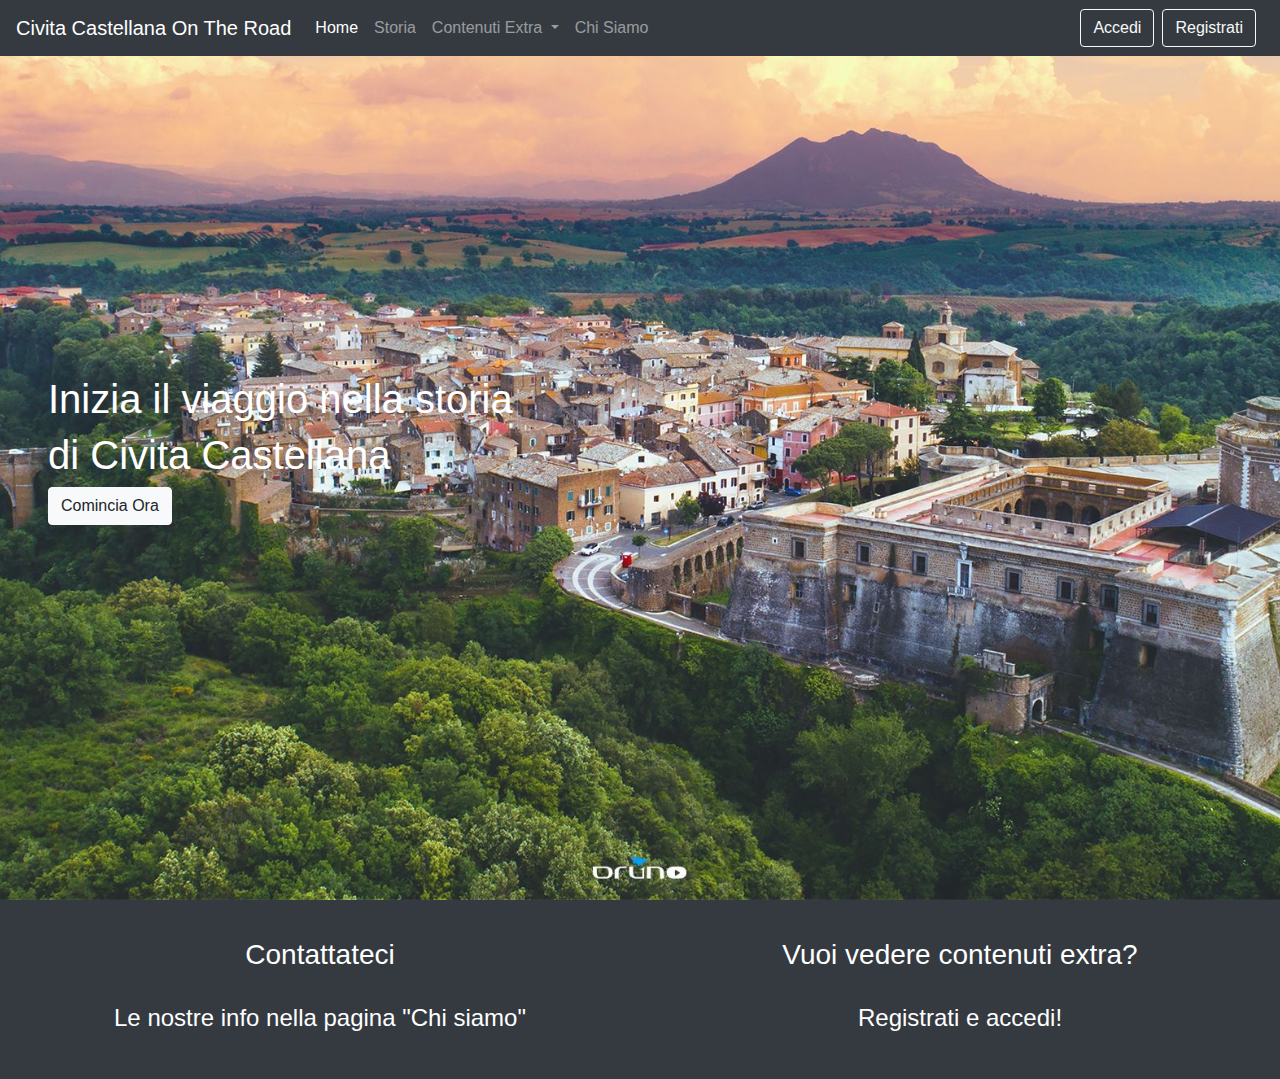
==== index.html @ 1dab23f0 "Creata la pagina index e il file style" ====
<!DOCTYPE html>
<html lang="en">
<head>
    <meta charset="UTF-8">
    <meta name="viewport" content="width=device-width, initial-scale=1.0">
    <title>Civita Castellana On The Road</title>
    <link rel="stylesheet" href="css/bootstrap.min.css">
    <link rel="stylesheet" type="text/css" href="style.css">
</head>
<body>
  <!--Inizio Navbar-->
  <nav class="navbar navbar-expand-lg navbar-dark bg-dark fixed-top">
    <a class="navbar-brand mb-0 h1">Civita Castellana On The Road</a>
    <button class="navbar-toggler" type="button" data-toggle="collapse" data-target="#navbarSupportedContent" aria-controls="navbarSupportedContent" aria-expanded="false" aria-label="Toggle navigation">
      <span class="navbar-toggler-icon"></span>
    </button>
  
    <div class="collapse navbar-collapse" id="navbarSupportedContent">
      <ul class="navbar-nav mr-auto">
        <li class="nav-item active">
          <a class="nav-link" href="#">Home <span class="sr-only">(current)</span></a>
        </li>
        <li class="nav-item">
          <a class="nav-link" href="#">Storia</a>
        </li>
        <li class="nav-item dropdown">
          <a class="nav-link dropdown-toggle" href="#" id="navbarDropdown" role="button" data-toggle="dropdown" aria-haspopup="true" aria-expanded="false">
            Contenuti Extra
          </a>
          <div class="dropdown-menu" aria-labelledby="navbarDropdown">
            <a class="dropdown-item" href="#">Il Carnevale </a>
            <div class="dropdown-divider"></div>
            <a class="dropdown-item" href="#">Il Duomo</a>
            <div class="dropdown-divider"></div>
            <a class="dropdown-item" href="#">Forte San Gallo</a>
            <div class="dropdown-divider"></div>
            <a class="dropdown-item" href="#">I nostri piatti</a>
          </div>
        </li>
        <li class="nav-item">
          <a class="nav-link" href="#">Chi Siamo</a>
        </li>        
      </ul>
      <ul class="navbar-nav ml-auto">
        <button type="button" class="btn btn btn-outline-light  mr-sm-2" href="#">Accedi</button>
        <button type="button" class="btn btn btn-outline-light  mr-sm-2" href="#">Registrati</button>
      </ul>
    </div>
  </nav>
  <!--Sfondo con scritte-->
  <div class="imgsfondo">
    <div class="miotesto" style="padding:48px">
      <h1>Inizia il viaggio nella storia</h1>
      <h1>di Civita Castellana</h1>
      <button type="button" class="btn btn-light">Comincia Ora</button>
    </div>
  </div>
  <!--Fine Sfondo-->
  <!--Inizio Footer-->
  <footer class="container-fluid text-center">
    <div class="row">
      <div class="col-sm-6">
       <h3>Contattateci</h3><br>
       <h4>Le nostre info nella pagina "Chi siamo"</h4>
      </div>
      <div class="col-sm-6">
        <h3>Vuoi vedere contenuti extra?</h3><br>
        <h4>Registrati e accedi!</h4>
      </div>
    </div>
  </footer>
 
    
    
    
    <script src="https://ajax.googleapis.com/ajax/libs/jquery/1.12.4/jquery.min.js"></script>
    <script src="js/bootstrap.min.js"></script>
</body>
</html>
---- style.css ----
body,html{
    height:100%;
    width: 100%;
    margin:0;
    padding:0;
}
.imgsfondo{
    background-image: url(img/civita.jpg);
    display: table;
    background-size:cover;
    background-position:center center;
    background-repeat: no-repeat;
    position: relative;
    height:100%;
    width:100%;
    
}
.miotesto{
    position:absolute;
    top:50%;
    left:0%;
    transform:translate(0%,-50%);
    -ms-transform:translate(-0%,-50%);
 
}
.miotesto h1{
    color:white;
}
footer{
  width: 100%;
  background-color: #343a40!important;
  padding:3% 3% 3% 3%;
  color:white;
}
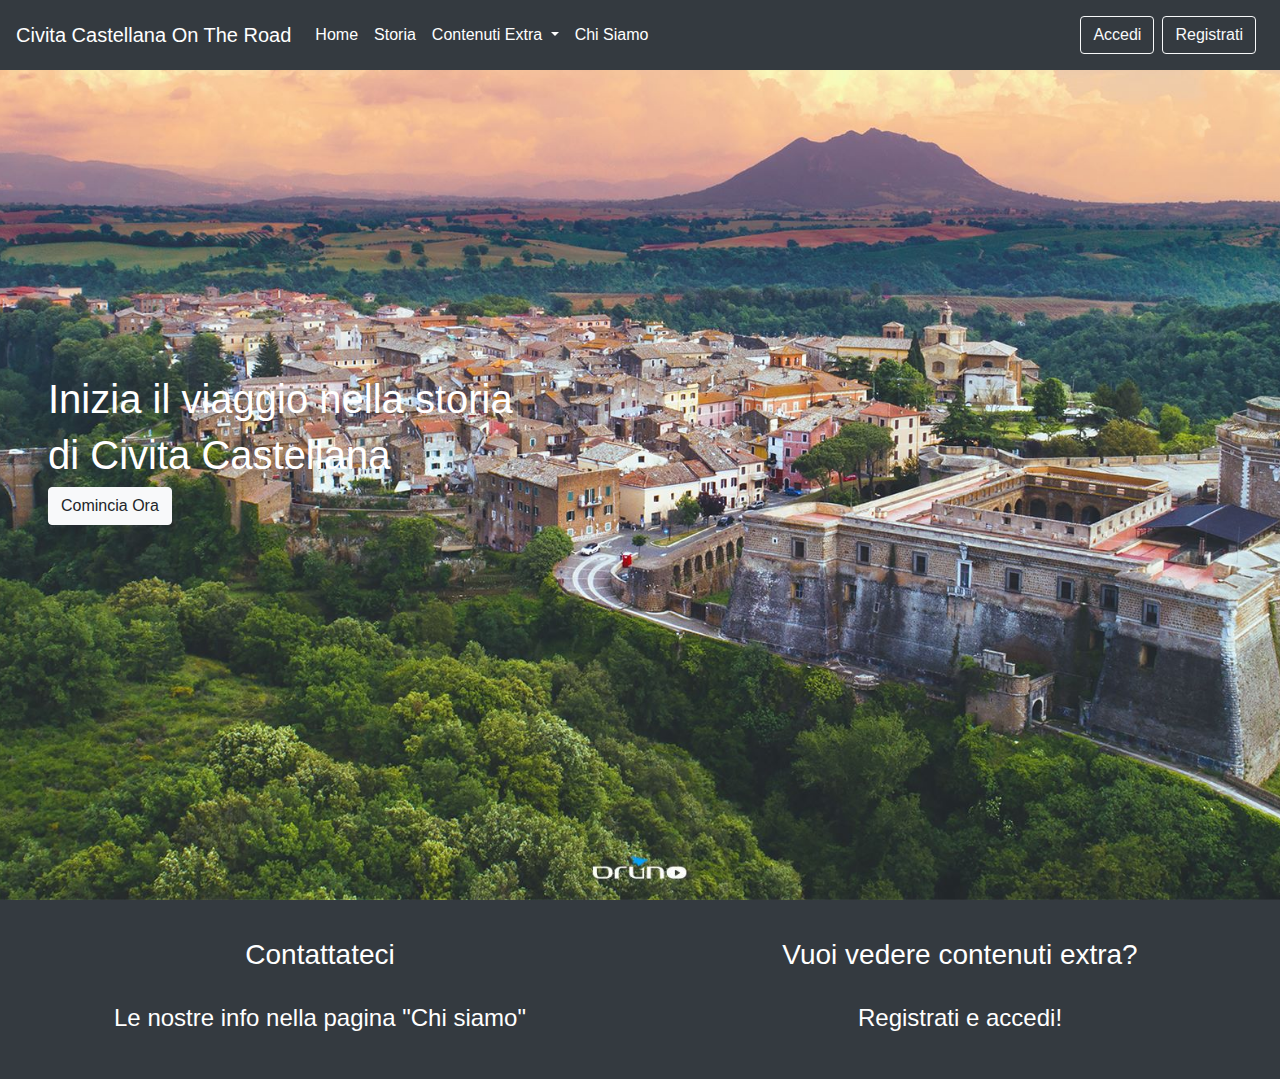
==== commit 97e1b226: "Aggiornati navbar e footer" ====
--- a/index.html
+++ b/index.html
@@ -42,11 +42,13 @@
         </li>        
       </ul>
       <ul class="navbar-nav ml-auto">
-        <button type="button" class="btn btn btn-outline-light  mr-sm-2" href="#">Accedi</button>
-        <button type="button" class="btn btn btn-outline-light  mr-sm-2" href="#">Registrati</button>
+        <button type="button" class="btn btn btn-outline-light  my-2 mr-sm-2" href="#">Accedi</button>
+        <button type="button" class="btn btn btn-outline-light  my-2 mr-sm-2" href="#">Registrati</button>
       </ul>
     </div>
   </nav>
+  <!--Fine navbar-->
+  
   <!--Sfondo con scritte-->
   <div class="imgsfondo">
     <div class="miotesto" style="padding:48px">
@@ -56,12 +58,13 @@
     </div>
   </div>
   <!--Fine Sfondo-->
+
   <!--Inizio Footer-->
   <footer class="container-fluid text-center">
     <div class="row">
       <div class="col-sm-6">
        <h3>Contattateci</h3><br>
-       <h4>Le nostre info nella pagina "Chi siamo"</h4>
+       <h4>Le nostre info nella pagina "<a href="#">Chi siamo</a>"</h4> 
       </div>
       <div class="col-sm-6">
         <h3>Vuoi vedere contenuti extra?</h3><br>
@@ -69,11 +72,8 @@
       </div>
     </div>
   </footer>
- 
-    
-    
-    
-    <script src="https://ajax.googleapis.com/ajax/libs/jquery/1.12.4/jquery.min.js"></script>
-    <script src="js/bootstrap.min.js"></script>
+  <!--Fine footer-->
+  <script src="https://ajax.googleapis.com/ajax/libs/jquery/1.12.4/jquery.min.js"></script>
+  <script src="js/bootstrap.min.js"></script>
 </body>
 </html>--- a/style.css
+++ b/style.css
@@ -31,4 +31,24 @@
   background-color: #343a40!important;
   padding:3% 3% 3% 3%;
   color:white;
-}+}
+
+footer a:link{
+  color:white;
+  text-decoration: none;
+}      
+footer a:visited {
+  color:white;
+  text-decoration: none;
+}
+footer a:hover {
+  color:red;  
+  text-decoration: none;
+}
+footer a:active {
+  color:white;  
+  text-decoration: none;
+}
+.navbar-dark .navbar-nav .nav-link {
+    color: white;
+}
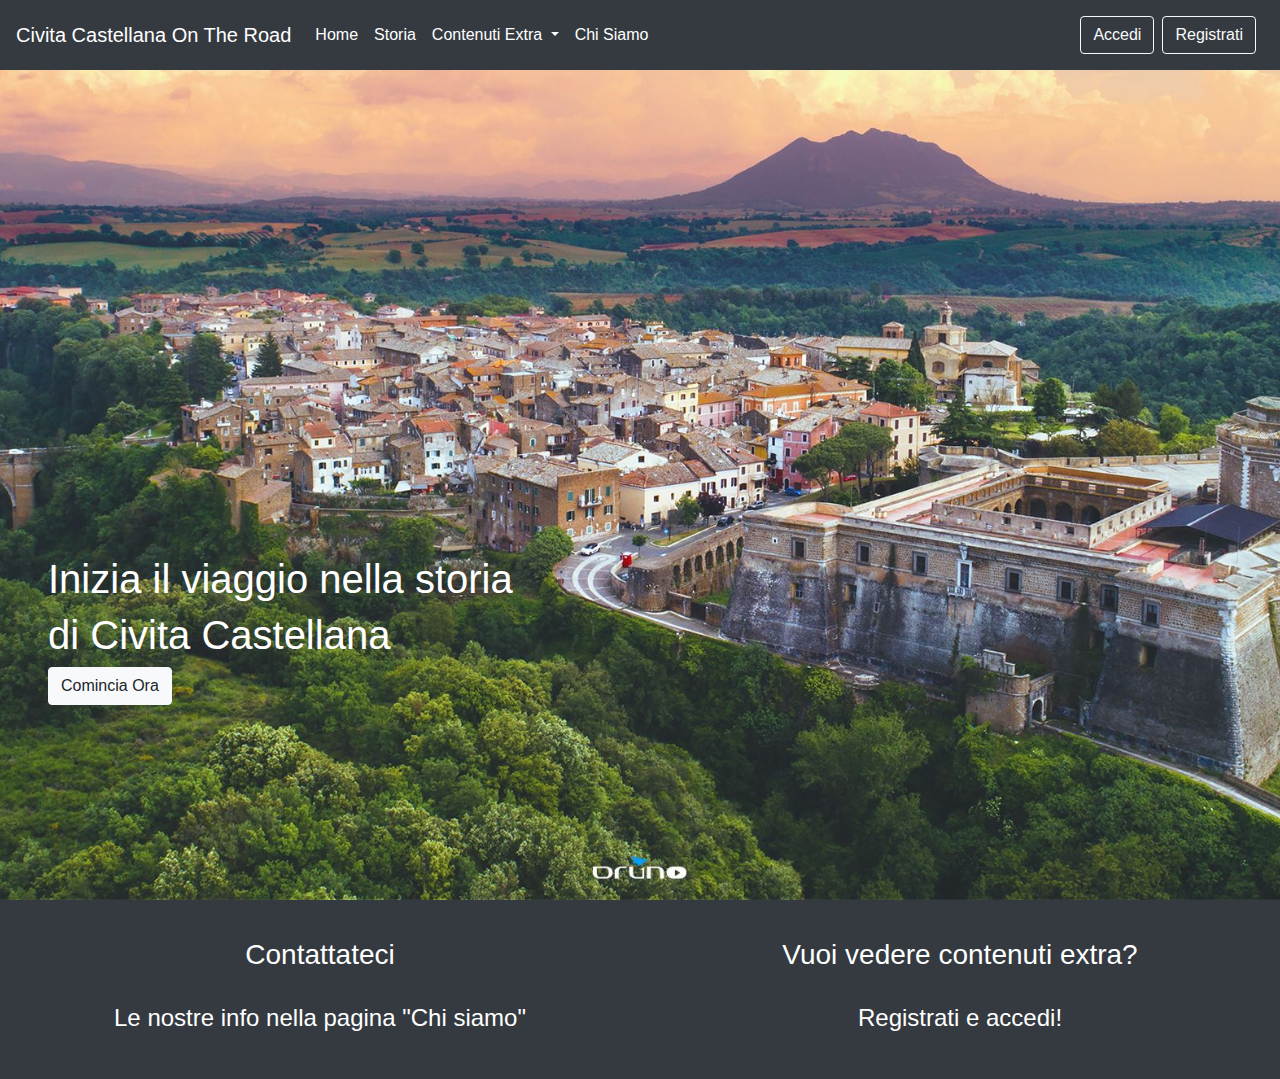
==== commit 51b3230d: "Aggiornato index e style" ====
--- a/index.html
+++ b/index.html
@@ -8,6 +8,7 @@
     <link rel="stylesheet" type="text/css" href="style.css">
 </head>
 <body>
+
   <!--Inizio Navbar-->
   <nav class="navbar navbar-expand-lg navbar-dark bg-dark fixed-top">
     <a class="navbar-brand mb-0 h1">Civita Castellana On The Road</a>
@@ -34,7 +35,7 @@
             <div class="dropdown-divider"></div>
             <a class="dropdown-item" href="#">Forte San Gallo</a>
             <div class="dropdown-divider"></div>
-            <a class="dropdown-item" href="#">I nostri piatti</a>
+            <a class="dropdown-item" href="#">Il ponte clementino</a>
           </div>
         </li>
         <li class="nav-item">
@@ -73,6 +74,7 @@
     </div>
   </footer>
   <!--Fine footer-->
+
   <script src="https://ajax.googleapis.com/ajax/libs/jquery/1.12.4/jquery.min.js"></script>
   <script src="js/bootstrap.min.js"></script>
 </body>
--- a/style.css
+++ b/style.css
@@ -17,12 +17,11 @@
 }
 .miotesto{
     position:absolute;
-    top:50%;
+    top:70%;
     left:0%;
     transform:translate(0%,-50%);
     -ms-transform:translate(-0%,-50%);
- 
-}
+  }
 .miotesto h1{
     color:white;
 }
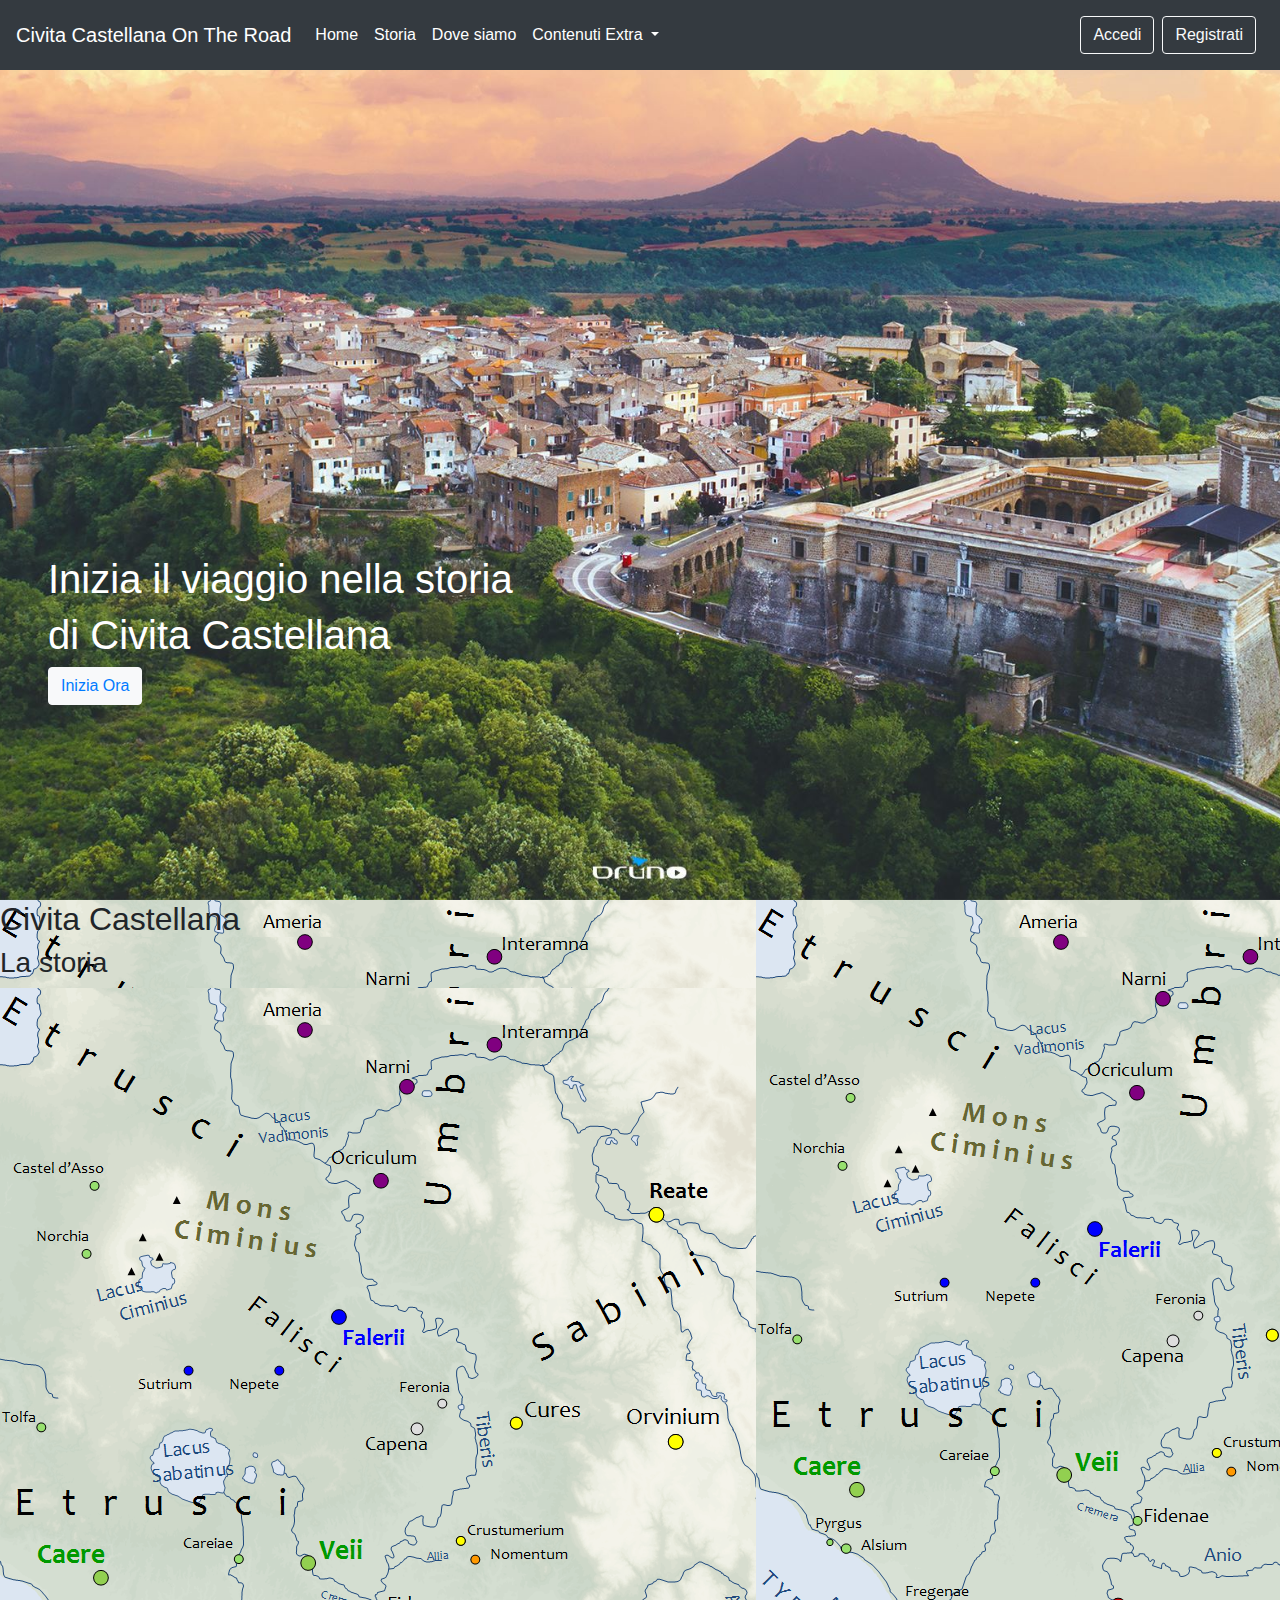
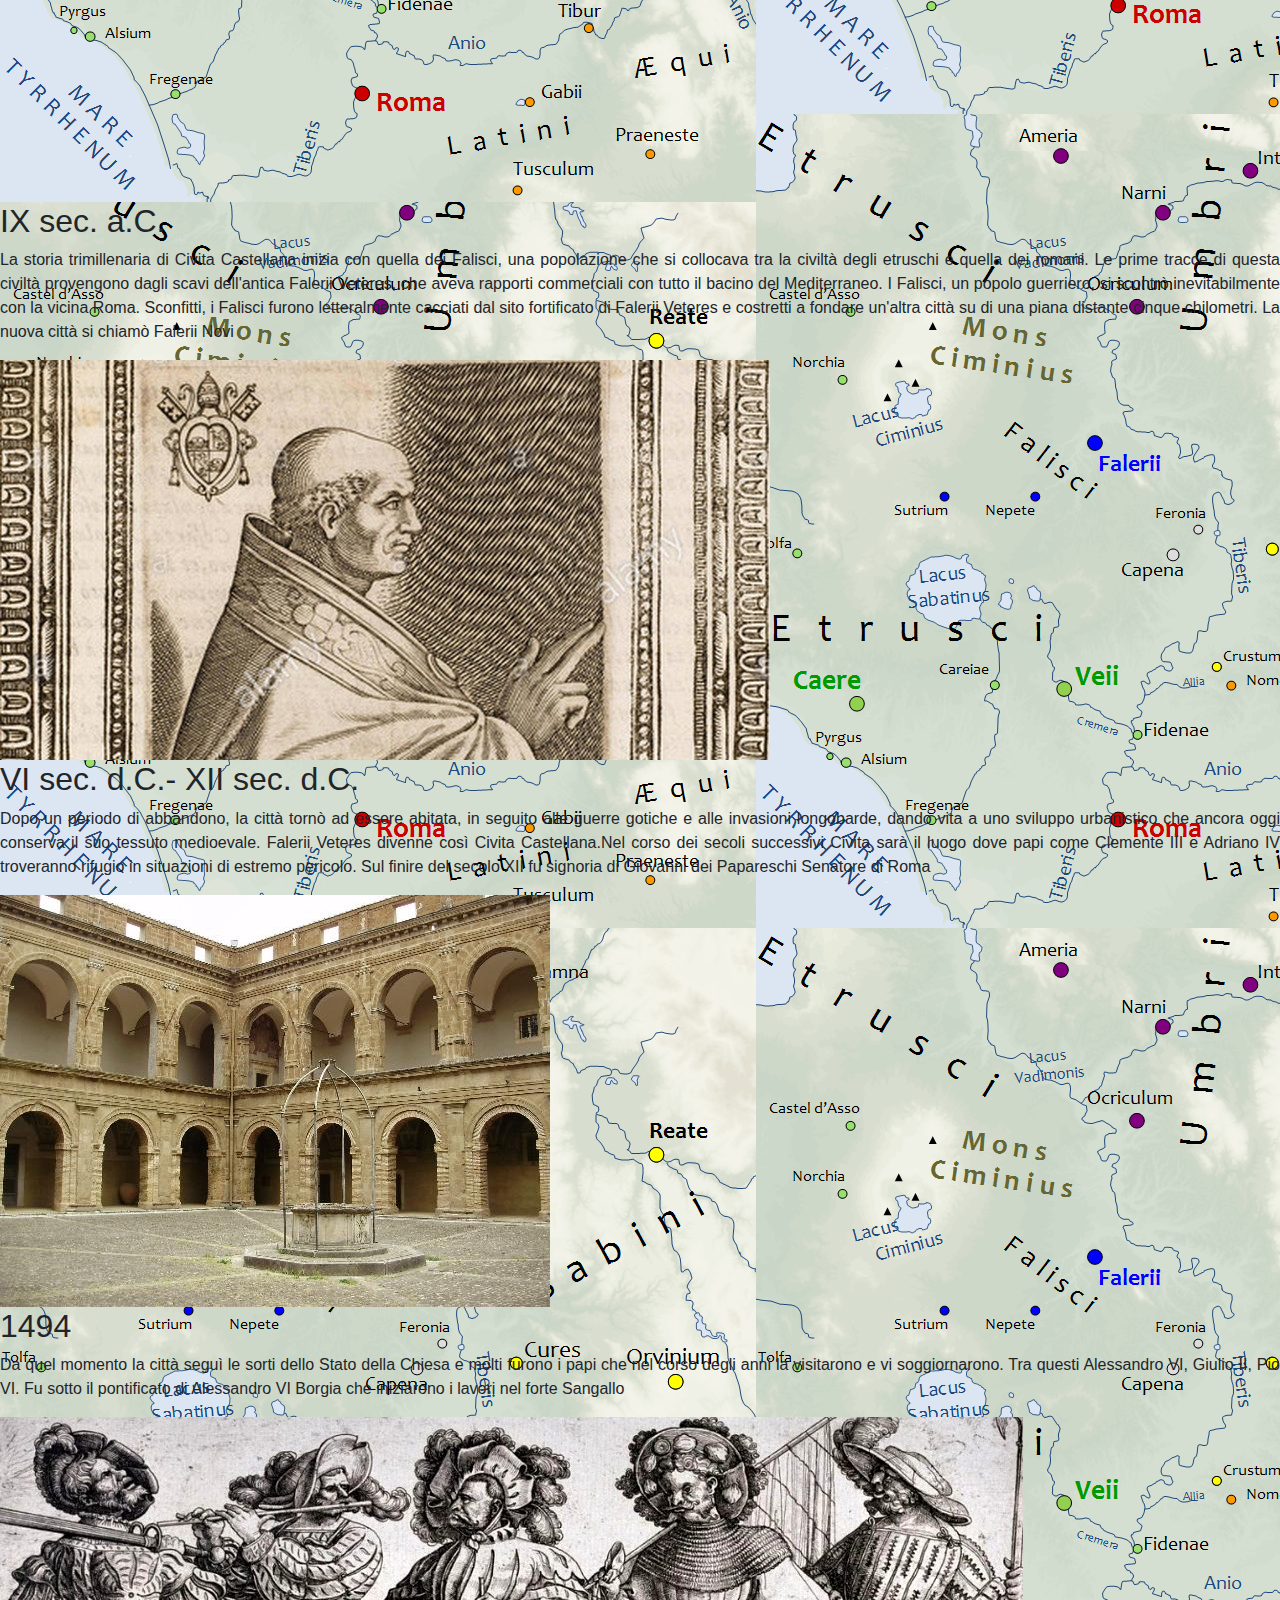
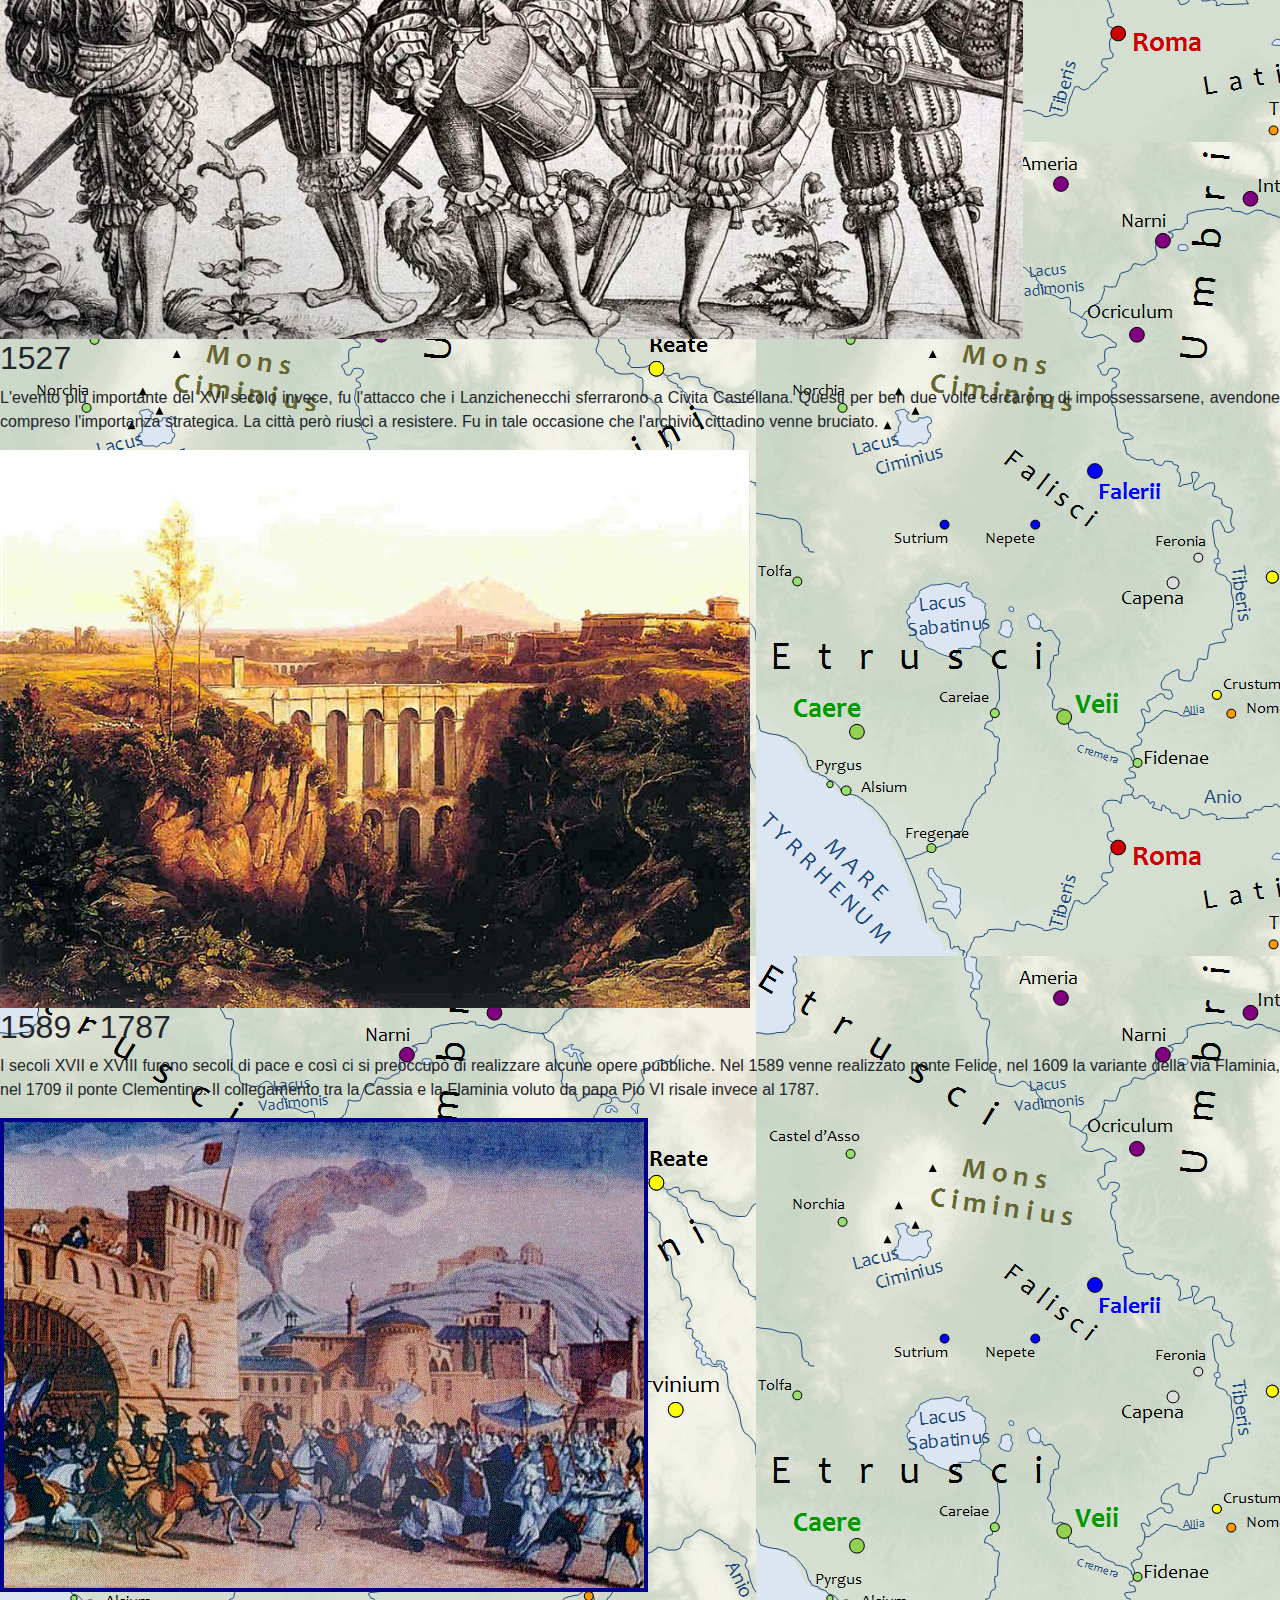
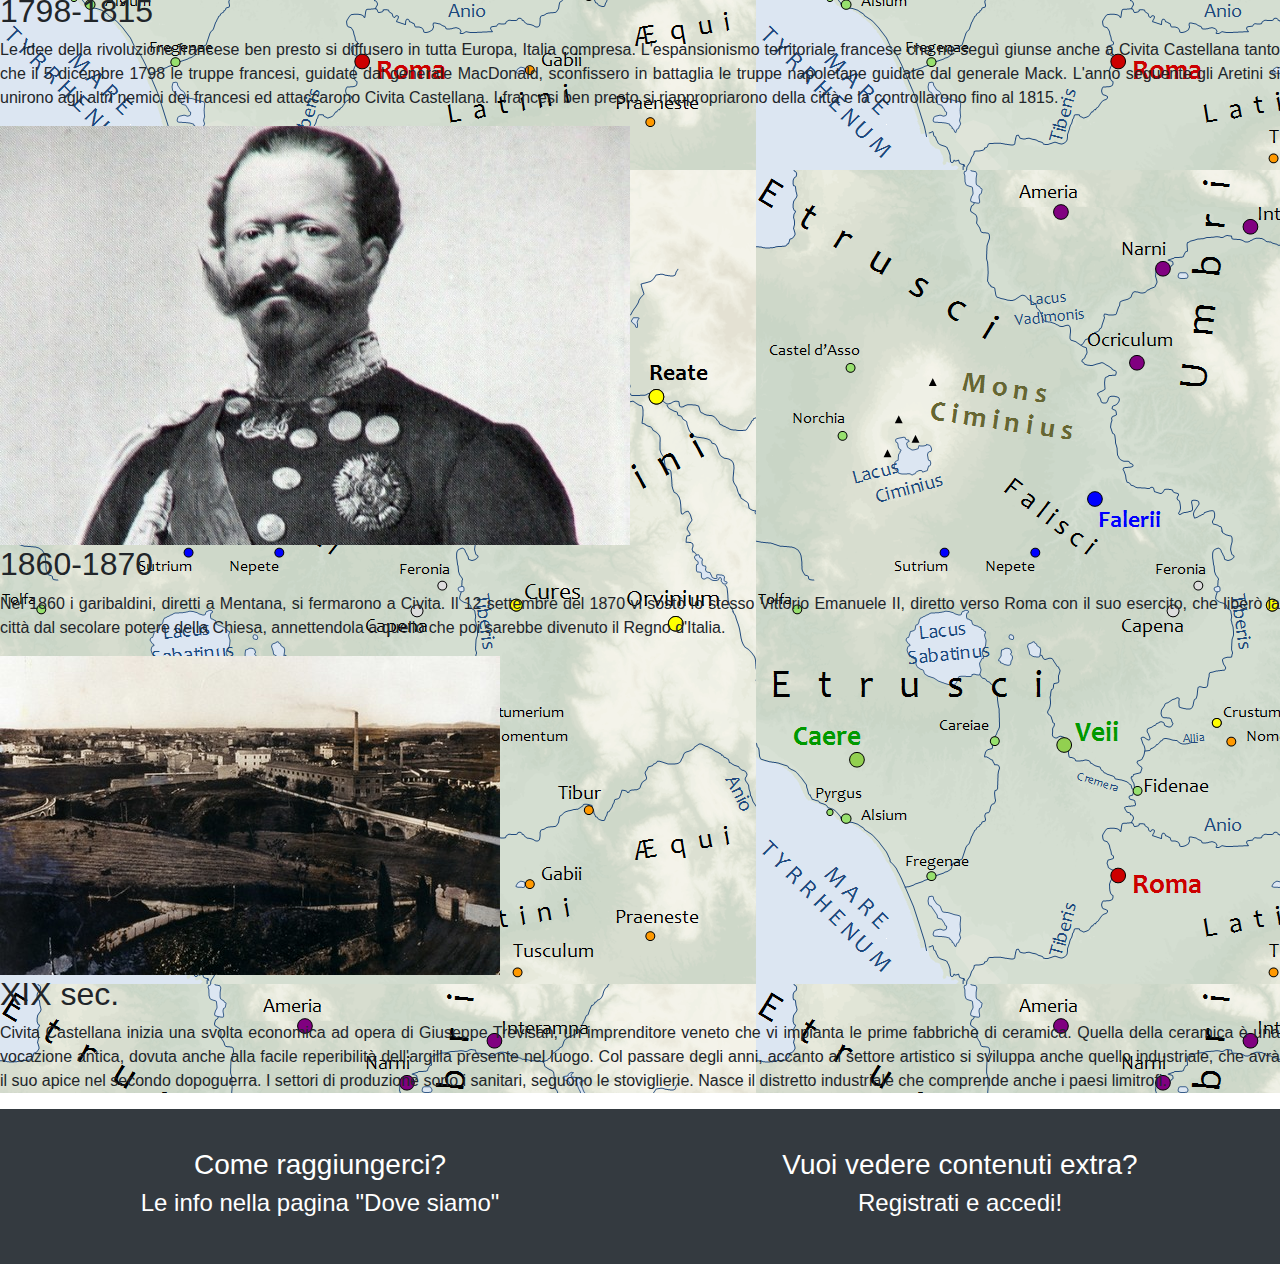
==== commit c2cfd06c: "Aggiornata pagina index" ====
--- a/index.html
+++ b/index.html
@@ -6,8 +6,12 @@
     <title>Civita Castellana On The Road</title>
     <link rel="stylesheet" href="css/bootstrap.min.css">
     <link rel="stylesheet" type="text/css" href="style.css">
+    <!--Api per la timeline-->
+    <link href="https://fonts.googleapis.com/css?family=Oswald&display=swap" rel="stylesheet">
+    <link href="https://fonts.googleapis.com/css?family=Roboto+Condensed:300,300i,400,400i,700i" rel="stylesheet">
+  
 </head>
-<body>
+<body data-spy="scroll" data-target="#navbarSupportedContent">
 
   <!--Inizio Navbar-->
   <nav class="navbar navbar-expand-lg navbar-dark bg-dark fixed-top">
@@ -18,29 +22,29 @@
   
     <div class="collapse navbar-collapse" id="navbarSupportedContent">
       <ul class="navbar-nav mr-auto">
-        <li class="nav-item active">
-          <a class="nav-link" href="#">Home <span class="sr-only">(current)</span></a>
+        <li class="nav-item">
+          <a class="nav-link" href="#image">Home<span class="sr-only">(current)</span></a>
         </li>
         <li class="nav-item">
-          <a class="nav-link" href="#">Storia</a>
+          <a class="nav-link" href="#timeline-1">Storia</a>
         </li>
+        <li class="nav-item">
+          <a class="nav-link" href="dovesiamo.html">Dove siamo</a>
+        </li>         
         <li class="nav-item dropdown">
           <a class="nav-link dropdown-toggle" href="#" id="navbarDropdown" role="button" data-toggle="dropdown" aria-haspopup="true" aria-expanded="false">
             Contenuti Extra
           </a>
           <div class="dropdown-menu" aria-labelledby="navbarDropdown">
-            <a class="dropdown-item" href="#">Il Carnevale </a>
+            <a class="dropdown-item" href="carnevale.html">Il Carnevale </a>
             <div class="dropdown-divider"></div>
-            <a class="dropdown-item" href="#">Il Duomo</a>
+            <a class="dropdown-item" href="duomo.html">Il Duomo</a>
             <div class="dropdown-divider"></div>
-            <a class="dropdown-item" href="#">Forte San Gallo</a>
+            <a class="dropdown-item" href="fortesangallo.html">Forte Sangallo</a>
             <div class="dropdown-divider"></div>
-            <a class="dropdown-item" href="#">Il ponte clementino</a>
+            <a class="dropdown-item" href="ponte.html">Il Ponte Clementino</a>
           </div>
-        </li>
-        <li class="nav-item">
-          <a class="nav-link" href="#">Chi Siamo</a>
-        </li>        
+        </li>       
       </ul>
       <ul class="navbar-nav ml-auto">
         <button type="button" class="btn btn btn-outline-light  my-2 mr-sm-2" href="#">Accedi</button>
@@ -51,31 +55,220 @@
   <!--Fine navbar-->
   
   <!--Sfondo con scritte-->
-  <div class="imgsfondo">
-    <div class="miotesto" style="padding:48px">
+  <div class="imgsfondo" id="image">
+    <div class="miotesto" id="miot" style="padding:48px">
       <h1>Inizia il viaggio nella storia</h1>
       <h1>di Civita Castellana</h1>
-      <button type="button" class="btn btn-light">Comincia Ora</button>
+      <button type="button" class="btn btn-light"><a href="#timeline-1">Inizia Ora</a></button>
     </div>
   </div>
   <!--Fine Sfondo-->
+
+  <!--Inizio Timeline-->
+  <div class="timeline-container" id="timeline-1">
+    <div class="timeline-header">
+     <h2 class="timeline-header__title">Civita Castellana</h2>
+     <h3 class="timeline-header__subtitle">La storia</h3>
+    </div>
+    <div class="timeline">
+      <div class="timeline-item">
+       <div class="timeline__content"><img class="timeline__img" src="img/falisci.png" />
+        <h2 class="timeline__content-title">IX sec. a.C. </h2>
+        <p class="timeline__content-desc" align="justify">La storia trimillenaria di Civita Castellana inizia con quella 
+          dei Falisci, una popolazione che si collocava tra la civiltà degli etruschi e quella dei romani.
+          Le prime tracce di questa civiltà provengono dagli scavi dell'antica Falerii Veteres, 
+          che aveva rapporti commerciali con tutto il bacino del Mediterraneo.
+          I Falisci, un popolo guerriero, si scontrò inevitabilmente con la vicina Roma. 
+          Sconfitti, i Falisci furono letteralmente cacciati dal sito fortificato di Falerii Veteres 
+          e costretti a fondare un'altra città su di una piana distante cinque chilometri. La nuova 
+          città si chiamò Falerii Novi</p>
+       </div>
+      </div>
+      <div class="timeline-item">
+        <div class="timeline__content"><img class="timeline__img" src="img/clemente.jpg"/>
+         <h2 class="timeline__content-title">VI sec. d.C.- XII sec. d.C.</h2>
+         <p class="timeline__content-desc" align="justify">Dopo un periodo di abbandono, la città tornò ad essere 
+           abitata, in seguito alle guerre gotiche e alle invasioni longobarde, dando vita a uno 
+           sviluppo urbanistico che ancora oggi conserva il suo tessuto medioevale. Falerii Veteres 
+           divenne così Civita Castellana.Nel corso dei secoli successivi Civita sarà il luogo dove 
+           papi come Clemente III e Adriano IV troveranno rifugio in situazioni di estremo pericolo.
+           Sul finire del secolo XII fu signoria di Giovanni dei Papareschi Senatore di Roma</p>
+        </div>
+      </div>
+      <div class="timeline-item">
+        <div class="timeline__content"><img class="timeline__img" src="img/fortesangallom.jpg"/>
+          <h2 class="timeline__content-title">1494</h2>
+          <p class="timeline__content-desc" align="justify">Da quel momento la città seguì le sorti dello Stato della 
+            Chiesa e molti furono i papi che nel corso degli anni la visitarono e vi soggiornarono. 
+            Tra questi Alessandro VI, Giulio II, Pio VI. Fu sotto il pontificato di Alessandro VI 
+            Borgia che iniziarono i lavori nel forte Sangallo</p>
+        </div>
+      </div>
+      <div class="timeline-item">
+        <div class="timeline__content"><img class="timeline__img" src="img/lanzichenecchi.jpg"/>
+         <h2 class="timeline__content-title">1527</h2>
+         <p class="timeline__content-desc" align="justify">L'evento più importante del XVI secolo invece, fu l'attacco 
+           che i Lanzichenecchi sferrarono a Civita Castellana. Questi per ben due volte 
+           cercarono di impossessarsene, avendone compreso l'importanza strategica. La città però 
+           riuscì a resistere. Fu in tale occasione che l'archivio cittadino venne bruciato.</p>
+        </div>
+      </div>
+      <div class="timeline-item">
+        <div class="timeline__content"><img class="timeline__img" src="img/ponteclementinom.jpg"/>
+         <h2 class="timeline__content-title">1589 - 1787</h2>
+         <p class="timeline__content-desc" align="justify">I secoli XVII e XVIII furono secoli di pace e così ci si 
+           preoccupò di realizzare alcune opere pubbliche. Nel 1589 venne realizzato ponte Felice, 
+           nel 1609 la variante della via Flaminia, nel 1709 il ponte Clementino. Il collegamento tra 
+           la Cassia e la Flaminia voluto da papa Pio VI risale invece al 1787.</p>
+        </div>
+      </div>
+      <div class="timeline-item">
+        <div class="timeline__content"><img class="timeline__img" src="img/battaglia.png"/>
+         <h2 class="timeline__content-title">1798-1815</h2>
+         <p class="timeline__content-desc" align="justify">Le idee della rivoluzione francese ben presto si diffusero in 
+           tutta Europa, Italia compresa. L'espansionismo territoriale francese che ne seguì giunse anche 
+           a Civita Castellana tanto che il 5 dicembre 1798 le truppe francesi, guidate dal generale 
+           MacDonald, sconfissero in battaglia le truppe napoletane guidate dal generale Mack. L'anno 
+           seguente gli Aretini si unirono agli altri nemici dei francesi ed attaccarono Civita Castellana. 
+           I francesi ben presto si riappropriarono della città e la controllarono fino al 1815.</p>
+        </div>
+      </div>
+      <div class="timeline-item">
+        <div class="timeline__content"><img class="timeline__img" src="img/vittorio.jpg"/>
+         <h2 class="timeline__content-title">1860-1870</h2>
+         <p class="timeline__content-desc" align="justify">Nel 1860 i garibaldini, diretti a Mentana, si fermarono a 
+           Civita. Il 12 settembre del 1870 vi sostò lo stesso Vittorio Emanuele II, diretto verso 
+           Roma con il suo esercito, che liberò la città dal secolare potere della Chiesa, 
+           annettendola a quello che poi sarebbe divenuto il Regno d'Italia.</p>
+        </div>
+      </div>
+      <div class="timeline-item">
+        <div class="timeline__content"><img class="timeline__img" src="img/civitacer.jpg"/>
+         <h2 class="timeline__content-title">XIX sec.</h2>
+         <p class="timeline__content-desc" align="justify">Civita Castellana inizia una svolta economica ad opera di 
+           Giuseppe Trevisan, un imprenditore veneto che vi impianta le prime fabbriche di ceramica. 
+           Quella della ceramica è una vocazione antica, dovuta anche alla facile reperibilità 
+           dell'argilla presente nel luogo. Col passare degli anni, accanto al settore artistico 
+           si sviluppa anche quello industriale, che avrà il suo apice nel secondo dopoguerra. 
+           I settori di produzione sono i sanitari, seguono le stoviglierie. Nasce il distretto 
+           industriale che comprende anche i paesi limitrofi.</p>
+        </div>
+      </div>
+    </div>
+  </div>
+  <!--Fine timeline-->
 
   <!--Inizio Footer-->
   <footer class="container-fluid text-center">
     <div class="row">
       <div class="col-sm-6">
-       <h3>Contattateci</h3><br>
-       <h4>Le nostre info nella pagina "<a href="#">Chi siamo</a>"</h4> 
+       <h3>Come raggiungerci?</h3>
+       <h4>Le info nella pagina "<a href="#">Dove siamo</a>"</h4> 
       </div>
       <div class="col-sm-6">
-        <h3>Vuoi vedere contenuti extra?</h3><br>
+        <h3>Vuoi vedere contenuti extra?</h3>
         <h4>Registrati e accedi!</h4>
       </div>
     </div>
   </footer>
   <!--Fine footer-->
 
+  <!--Jquery per la timeline-->
+  <script src="https://cdnjs.cloudflare.com/ajax/libs/jquery/3.1.0/jquery.min.js"></script>
+  
+  <!--Script per la timeline-->
+  <script>
+    
+    (function($) {
+    $.fn.timeline = function() {
+    var selectors = {
+      id: $(this),
+      item: $(this).find(".timeline-item"),
+      activeClass: "timeline-item--active",
+      img: ".timeline__img"
+    };
+    selectors.item.eq(0).addClass(selectors.activeClass);
+    selectors.id.css(
+      "background-image",
+      "url(" +
+        selectors.item
+          .first()
+          .find(selectors.img)
+          .attr("src") +
+        ")"
+    );
+    var itemLength = selectors.item.length;
+    $(window).scroll(function() {
+      var max, min;
+      var pos = $(this).scrollTop();
+      selectors.item.each(function(i) {
+        min = $(this).offset().top;
+        max = $(this).height() + $(this).offset().top;
+        var that = $(this);
+        if (i == itemLength - 2 && pos > min + $(this).height() / 2) {
+          selectors.item.removeClass(selectors.activeClass);
+          selectors.id.css(
+            "background-image",
+            "url(" +
+              selectors.item
+                .last()
+                .find(selectors.img)
+                .attr("src") +
+              ")"
+          );
+          selectors.item.last().addClass(selectors.activeClass);
+        } else if (pos <= max - 40 && pos >= min) {
+          selectors.id.css(
+            "background-image",
+            "url(" +
+              $(this)
+                .find(selectors.img)
+                .attr("src") +
+              ")"
+          );
+          selectors.item.removeClass(selectors.activeClass);
+          $(this).addClass(selectors.activeClass);
+        }
+      });
+    });
+  };
+})(jQuery);
+
+$("#timeline-1").timeline();
+
+  </script>
+  <!--Fine script per la timeline-->
+
   <script src="https://ajax.googleapis.com/ajax/libs/jquery/1.12.4/jquery.min.js"></script>
   <script src="js/bootstrap.min.js"></script>
+  
+  <!--Script per lo scroll della pagina-->
+  <script>
+   $('body').scrollspy({ target: '#navbarSupportedContent' })
+
+   $(".navbar-collapse ul li a[href^='#']").on('click',function(e){
+     target = this.hash;
+     e.preventDefault();
+
+     $('html,body').animate({
+       scrollTop : $(this.hash).offset().top
+     }, 600, function(){
+       window.location.hash = target;
+     });
+    });
+
+    $(".miotesto button a[href^='#']").on('click',function(e){
+     target = this.hash;
+     e.preventDefault();
+
+     $('html,body').animate({
+       scrollTop : $(this.hash).offset().top
+     }, 600, function(){
+       window.location.hash = target;
+     });
+    });
+  </script>
+  <!--Fine script per lo scroll-->
+
 </body>
 </html>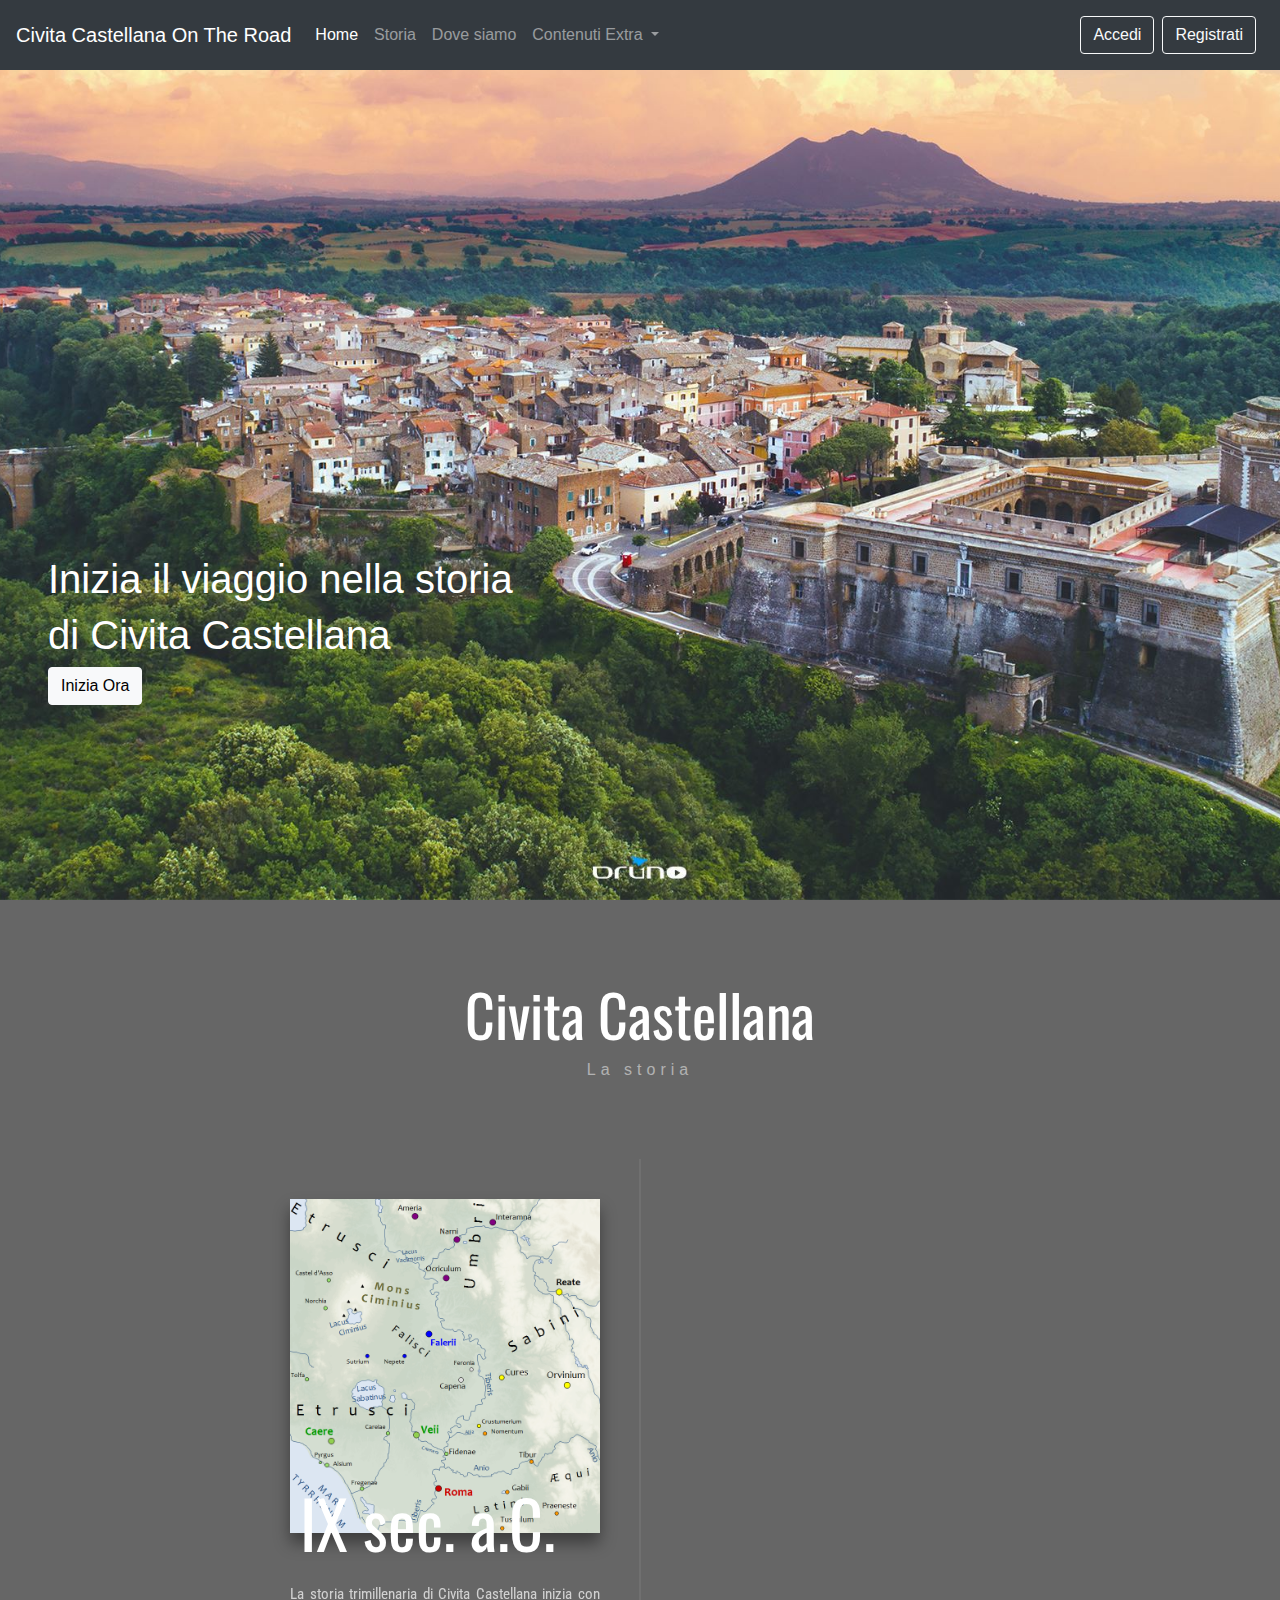
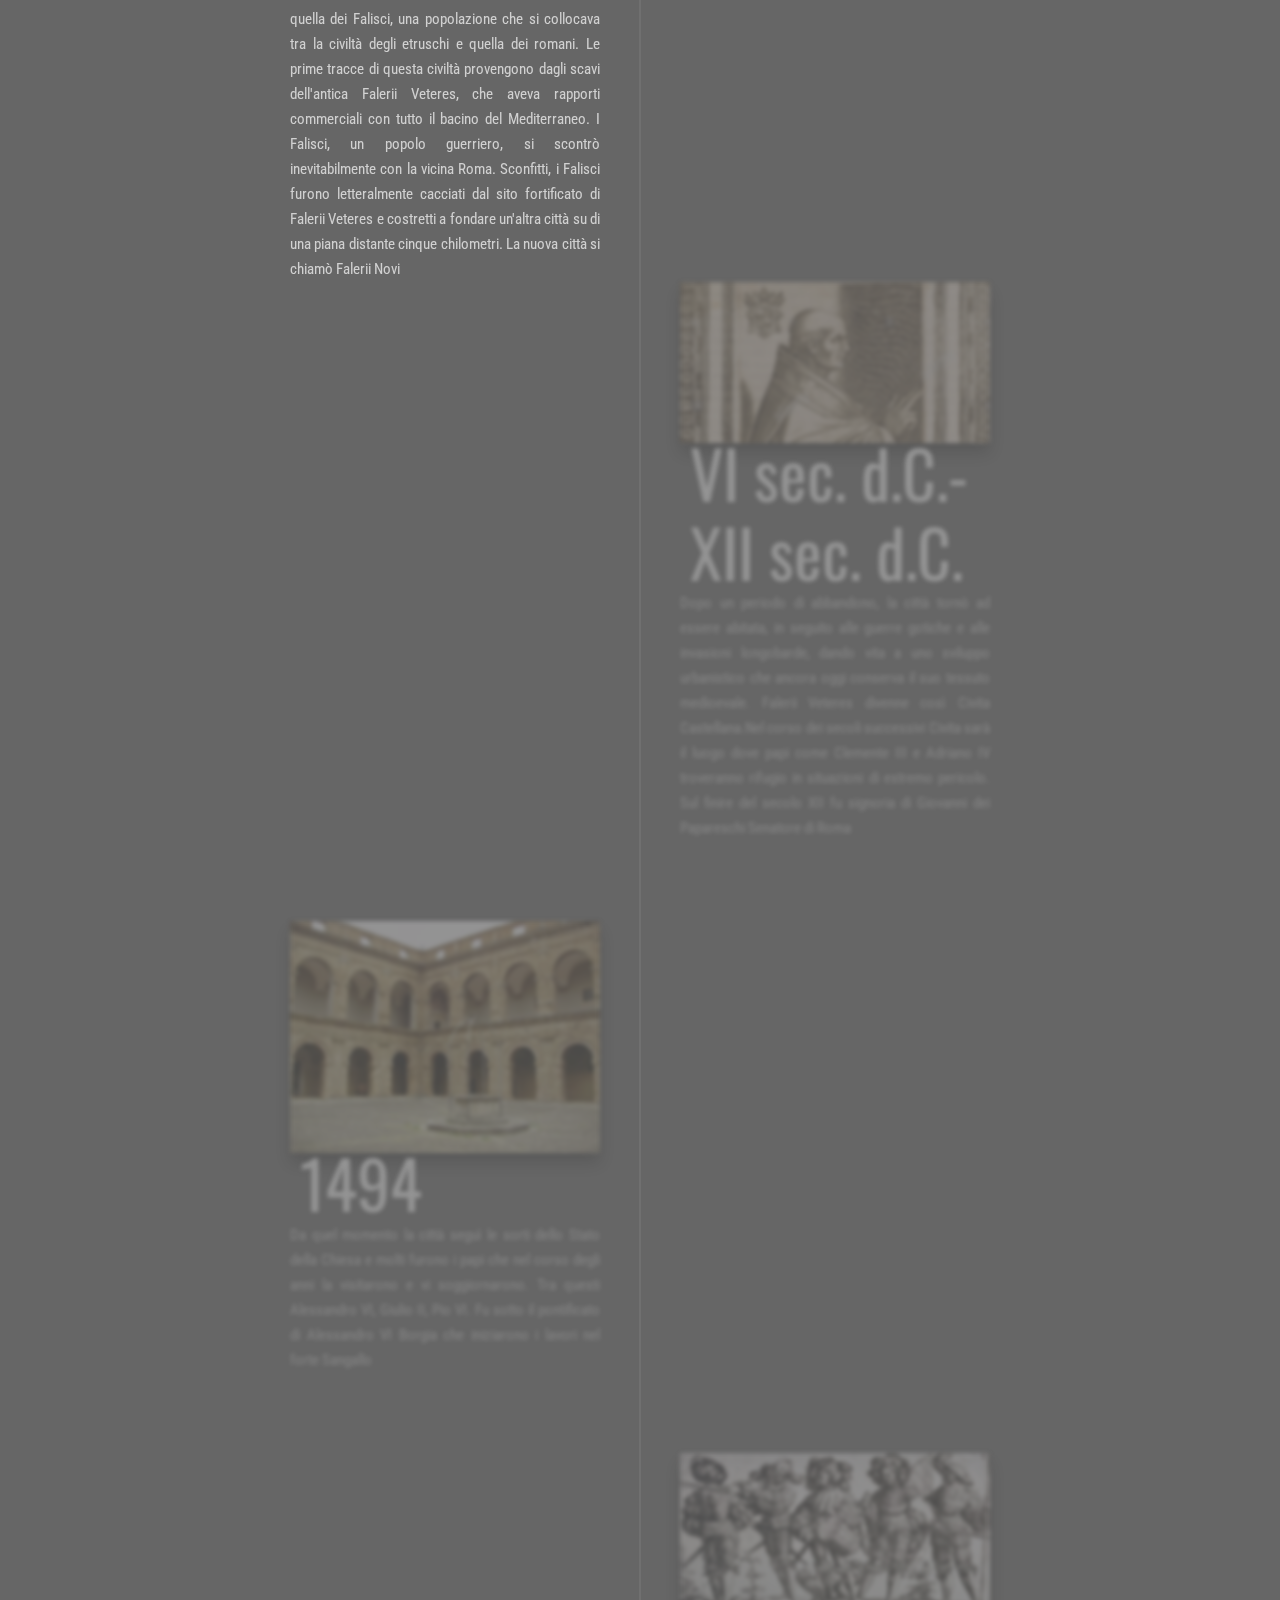
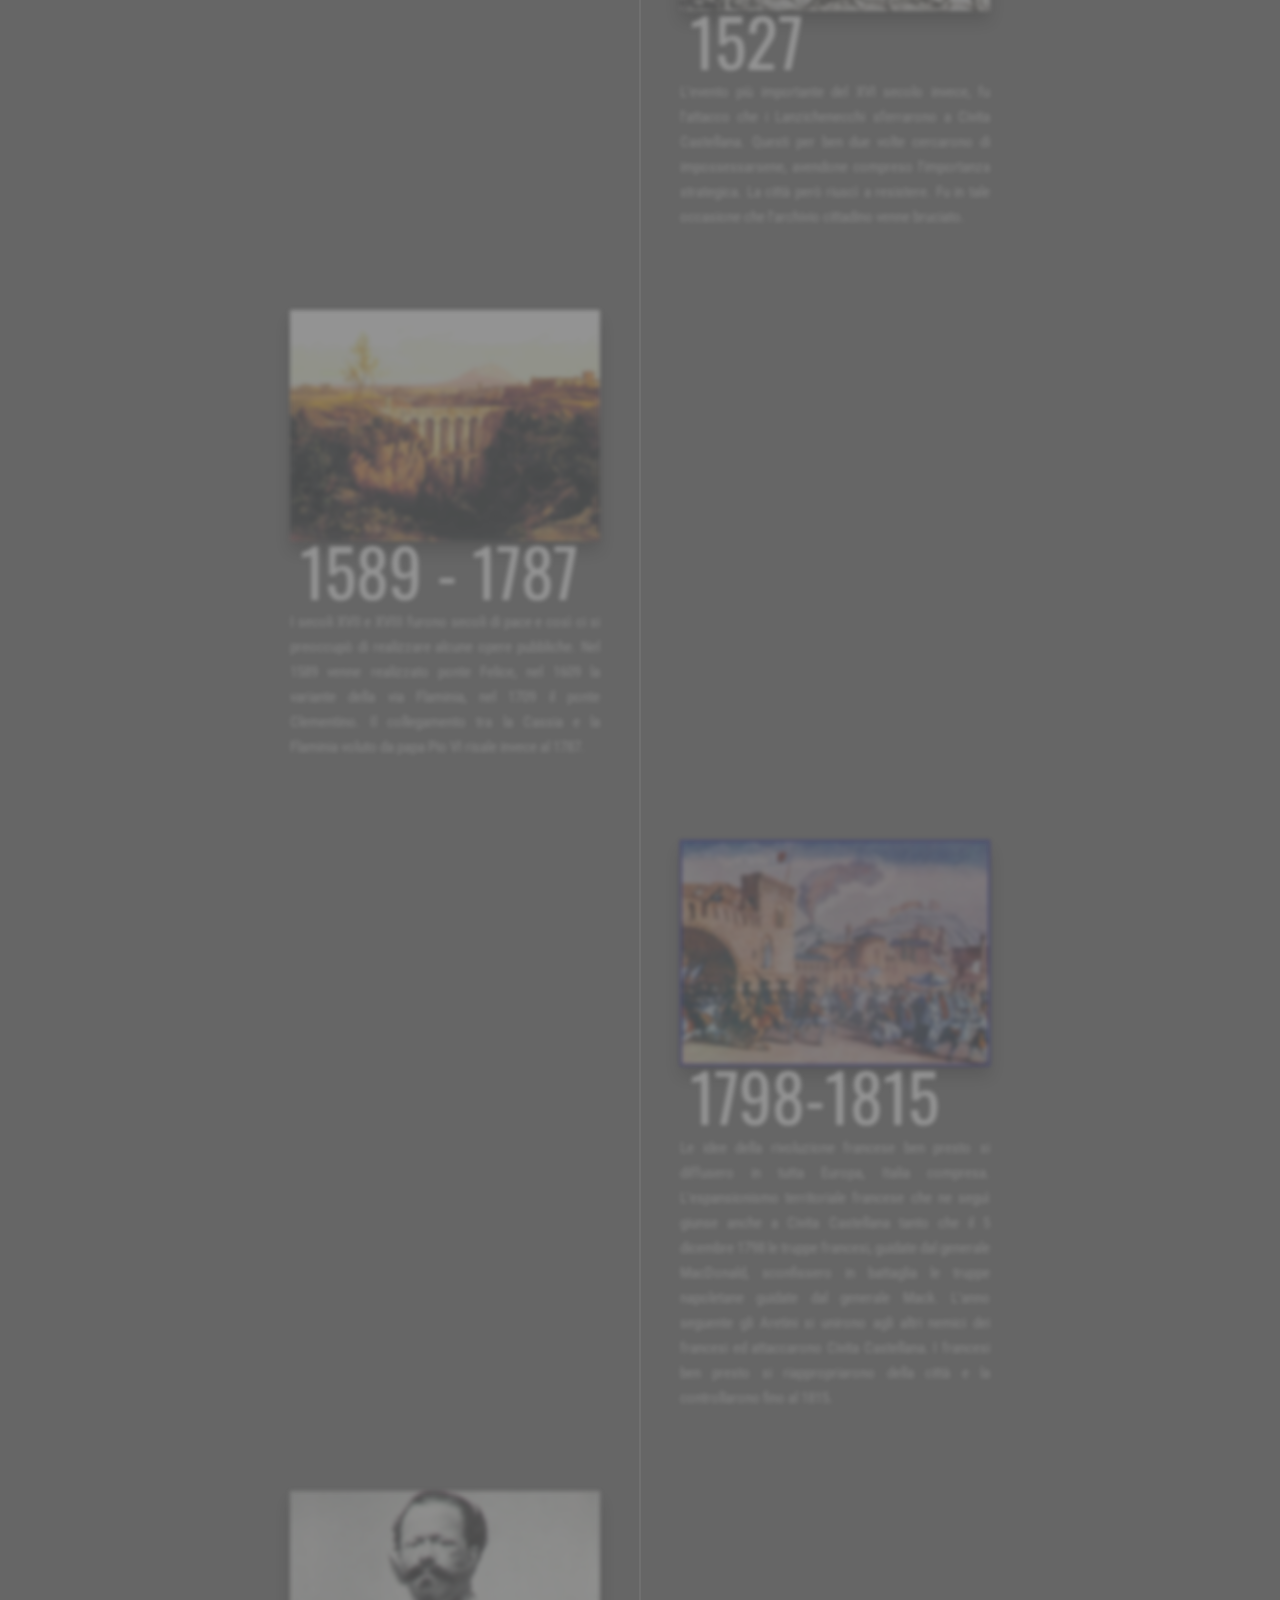
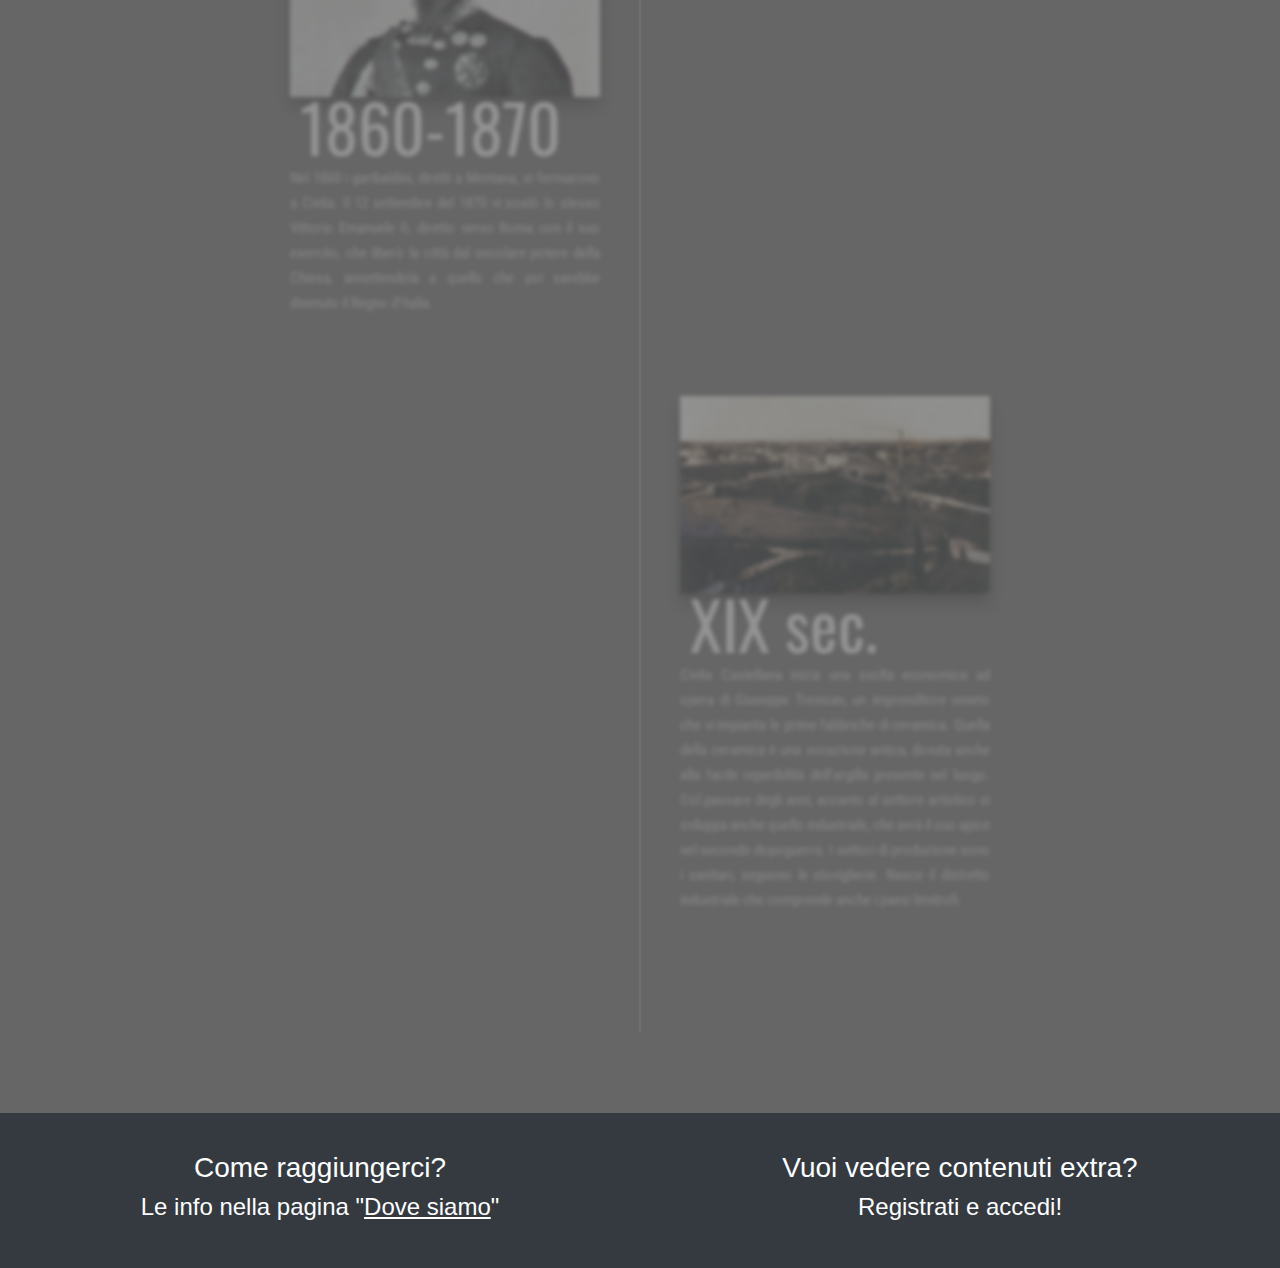
==== commit 1ca32a6e: "Aggiornato" ====
--- a/index.html
+++ b/index.html
@@ -40,15 +40,15 @@
             <div class="dropdown-divider"></div>
             <a class="dropdown-item" href="duomo.html">Il Duomo</a>
             <div class="dropdown-divider"></div>
-            <a class="dropdown-item" href="fortesangallo.html">Forte Sangallo</a>
+            <a class="dropdown-item" href="fortesangallo.html">Il Forte Sangallo</a>
             <div class="dropdown-divider"></div>
             <a class="dropdown-item" href="ponte.html">Il Ponte Clementino</a>
           </div>
         </li>       
       </ul>
       <ul class="navbar-nav ml-auto">
-        <button type="button" class="btn btn btn-outline-light  my-2 mr-sm-2" href="#">Accedi</button>
-        <button type="button" class="btn btn btn-outline-light  my-2 mr-sm-2" href="#">Registrati</button>
+        <a type="button" class="btn btn btn-outline-light  my-2 mr-sm-2" href="login.html">Accedi</a>
+        <a type="button" class="btn btn btn-outline-light  my-2 mr-sm-2" href="#">Registrati</a>
       </ul>
     </div>
   </nav>
@@ -59,7 +59,7 @@
     <div class="miotesto" id="miot" style="padding:48px">
       <h1>Inizia il viaggio nella storia</h1>
       <h1>di Civita Castellana</h1>
-      <button type="button" class="btn btn-light"><a href="#timeline-1">Inizia Ora</a></button>
+      <a type="button" class="btn btn-light" href="#timeline-1">Inizia Ora</a>
     </div>
   </div>
   <!--Fine Sfondo-->
@@ -257,7 +257,7 @@
      });
     });
 
-    $(".miotesto button a[href^='#']").on('click',function(e){
+    $(".miotesto a[href^='#']").on('click',function(e){
      target = this.hash;
      e.preventDefault();
 
--- a/style.css
+++ b/style.css
@@ -4,6 +4,7 @@
     margin:0;
     padding:0;
 }
+/*Inizio css pagina index*/
 .imgsfondo{
     background-image: url(img/civita.jpg);
     display: table;
@@ -13,8 +14,19 @@
     position: relative;
     height:100%;
     width:100%;
-    
-}
+}
+
+.imgsfondo1{
+  background-image: url(img/civitaneve.jpg);
+  display: table;
+  background-size:cover;
+  background-position:center center;
+  background-repeat: no-repeat;
+  position: relative;
+  height:100%;
+  width:100%;
+}
+
 .miotesto{
     position:absolute;
     top:70%;
@@ -34,7 +46,7 @@
 
 footer a:link{
   color:white;
-  text-decoration: none;
+  text-decoration:underline;
 }      
 footer a:visited {
   color:white;
@@ -42,12 +54,460 @@
 }
 footer a:hover {
   color:red;  
-  text-decoration: none;
+  text-decoration: underline;
 }
 footer a:active {
   color:white;  
   text-decoration: none;
 }
-.navbar-dark .navbar-nav .nav-link {
-    color: white;
-}
+.miotesto a:link{
+  color:black;
+  text-decoration: none;
+}      
+.miotesto a:visited {
+  color:black;
+  text-decoration: none;
+}
+.miotesto a:hover {
+  color:black;  
+  text-decoration: none;
+}
+.miotesto a:active {
+  color:black;  
+  text-decoration: none;
+}
+.carousel-inner > .carousel-item {
+  min-height: 100vh;
+  background-size: cover;
+  background-position: center center;
+}
+
+/*Fine css pagina index*/
+
+/*Css per immagini in pagine cont. extra*/
+.flex{
+  max-width: 100%;
+  box-shadow: 1vh 1vh 1vh gray;
+}
+
+/*Inizio css testo responsive*/
+@media screen and (min-width: 768px) {
+  .row p {
+    font-size:1.50rem;
+    margin-bottom: 0.5rem;
+    font-weight: 500;
+    line-height: 1.2;
+    text-align: justify;
+  }
+}
+
+@media screen and (max-width: 768px) {
+  .row p {
+    font-size:100%;
+    margin-bottom: 0.5rem;
+    font-weight: 500;
+    line-height: 1.2;
+    text-align: justify;
+  }
+  
+}
+/*Fine css per testo responsive*/
+
+/*Inizio css pagina accedi*/
+.mioform{
+  background-color:white;
+  opacity:0.5;
+  position: absolute;
+  top:40%;
+  left:40%;
+}
+
+.accedibox{
+  width: 320px;
+  height: 420px;
+  background: rgba(0, 0, 0, 0.5);
+  color: #fff;
+  top: 55%;
+  left: 50%;
+  position: absolute;
+  transform: translate(-50%,-50%);
+  box-sizing: border-box;
+  padding: 60px 30px;
+  border-radius: 20px;
+}
+.accedibox h1{
+  margin: 0;
+  padding: 0 0 20px;
+  text-align: center;
+}
+.accedibox p{
+  margin: 0;
+  padding: 0;
+  font-weight: bold;
+}
+.accedibox input{
+  width: 100%;
+  margin-bottom: 20px;
+}
+.accedibox input[type="text"], input[type="password"]
+{
+  border: none;
+  border-bottom: 1px solid #fff;
+  background: transparent;
+  outline: none;
+  height: 40px;
+  color: #fff;
+  font-size: 16px;
+}
+.accedibox a{
+    text-decoration: none;
+    font-size: 14px;
+    color: #fff;
+}
+.accedibox a:hover
+{
+    color: red;
+}
+/*Fine css pagina accedi*/
+
+/*Css per timeline*/
+*{
+  margin: 0;
+  padding: 0;
+}
+.timeline {
+  display: flex;
+  margin: 0 auto;
+  flex-wrap: wrap;
+  flex-direction: column;
+  max-width: 700px;
+  position: relative;
+}
+.timeline__content-title {
+  font-weight: normal;
+  font-size: 66px;
+  margin: -10px 0 0 0;
+  transition: 0.4s;
+  padding: 0 10px;
+  box-sizing: border-box;
+  font-family: 'Oswald', sans-serif;
+  color: #fff;
+}
+.timeline__content-desc {
+  margin: 0;
+  font-size: 15px;
+  box-sizing: border-box;
+  color: rgba(255, 255, 255, .7);
+  font-family: 'Roboto Condensed', sans-serif;
+  font-weight: normal;
+  line-height: 25px;
+}
+.timeline:before {
+  position: absolute;
+  left: 50%;
+  width: 2px;
+  height: 100%;
+  margin-left: -1px;
+  content: "";
+  background: rgba(255, 255, 255, .07);
+}
+@media only screen and (max-width: 767px) {
+  .timeline:before {
+    left: 40px;
+  }
+}
+.timeline-item {
+  padding: 40px 0;
+  opacity: 0.3;
+  filter: blur(2px);
+  transition: 0.5s;
+  box-sizing: border-box;
+  width: calc(50% - 40px);
+  display: flex;
+  position: relative;
+  transform: translateY(-80px);
+}
+.timeline-item:before {
+  content: attr(data-text);
+  letter-spacing: 3px;
+  width: 100%;
+  position: absolute;
+  color: rgba(255, 255, 255, .5);
+  font-size: 13px;
+  font-family: 'Pathway Gothic One', sans-serif;
+  border-left: 2px solid rgba(255, 255, 255, .5);
+  top: 70%;
+  margin-top: -5px;
+  padding-left: 15px;
+  opacity: 0;
+  right: calc(-100% - 56px);
+}
+.timeline-item:nth-child(even) {
+  align-self: flex-end;
+}
+.timeline-item:nth-child(even):before {
+  right: auto;
+  text-align: right;
+  left: calc(-100% - 56px);
+  padding-left: 0;
+  border-left: none;
+  border-right: 2px solid rgba(255, 255, 255, .5);
+  padding-right: 15px;
+}
+.timeline-item--active {
+  opacity: 1;
+  transform: translateY(0);
+  filter: blur(0px);
+}
+.timeline-item--active:before {
+  top: 50%;
+  transition: 0.3s all 0.2s;
+  opacity: 1;
+}
+.timeline-item--active .timeline__content-title {
+  margin: -50px 0 20px 0;
+}
+@media only screen and (max-width: 767px) {
+  .timeline-item {
+    align-self: baseline !important;
+    width: 100%;
+    padding: 0 30px 150px 80px;
+  }
+  .timeline-item:before {
+    left: 10px !important;
+    padding: 0 !important;
+    top: 50px;
+    text-align: center !important;
+    width: 60px;
+    border: none !important;
+  }
+  .timeline-item:last-child {
+    padding-bottom: 40px;
+  }
+}
+.timeline__img {
+  max-width: 100%;
+  box-shadow: 0 10px 15px rgba(0, 0, 0, .4);
+}
+.timeline-container {
+  width: 100%;
+  position: relative;
+  padding: 80px 0;
+  transition: 0.3s ease 0s;
+  background-attachment: fixed;
+  background-size: cover;
+}
+.timeline-container:before {
+  position: absolute;
+  left: 0;
+  top: 0;
+  width: 100%;
+  height: 100%;
+ background: rgba(0,0,0,0.6);
+  content: "";
+}
+.timeline-header {
+  width: 100%;
+  text-align: center;
+  margin-bottom: 80px;
+  position: relative;
+}
+.timeline-header__title {
+  color: #fff;
+  font-size: 58px;
+  font-family: 'Oswald', sans-serif;
+  font-weight: normal;
+  margin: 0;
+}
+.timeline-header__subtitle {
+  color: rgba(255, 255, 255, .5);
+  font-family: 'Pathway Gothic One', sans-serif;
+  font-size: 16px;
+  letter-spacing: 5px;
+  margin: 10px 0 0 0;
+  font-weight: normal;
+}
+.demo-footer {
+  padding: 60px 0;
+  text-align: center;
+}
+.demo-footer a {
+  color: #999;
+  display: inline-block;
+  font-family: Cardo;
+}
+/*Fine css per timeline*/ 
+
+/*Inizio css pagina dove siamo*/
+.sfondo{
+  display: table;
+  background-color: white;
+  background-size:cover;
+  background-position:center center;
+  background-repeat: no-repeat;
+  position: relative;
+  height:100%;
+  width:100%;
+  
+}
+
+section{
+  height: 12vh;
+  
+  display: flex;
+  justify-content: center;
+  align-items: center;
+}
+
+.iconbtn{
+  width: 80px;
+  height: 80px;
+  text-decoration: none;
+  margin: 20px;
+  position: relative;
+  font-size: 30px;
+  border-radius: 50%;
+}
+.iconbtn::before{
+  position: absolute;
+  z-index: 1;
+  left: 50%;
+  top: 50%;
+  transform: translate(-50%,-50%);
+}
+.iconbtn::after{
+  content: '';
+  position: absolute;
+  left: 0;
+  top: 0;
+  width: 100%;
+  height: 100%;
+  box-sizing: border-box;
+  border-radius: 50%;
+  z-index: 0;
+}
+
+
+
+.s4 .iconbtn{
+  border: 4px solid lightgray;
+  color: white;
+}
+.s4 .iconbtn::after{
+  background: #343a40;
+  transition: 0.4s;
+}
+.s4 .iconbtn:hover::after{
+  transform: scale(1.3);
+  opacity: 0;
+}
+.s4 .iconbtn:hover{
+  color: #343a40;
+}
+
+@keyframes ro {
+  0%{
+    transform: rotate(0);
+  }
+  100%{
+    transform: rotate(360deg);
+  }
+}
+
+.miotesto1{
+  position:absolute;
+  top:20%;
+  left: 0%;
+  transform:translate(0%,-50%);
+  -ms-transform:translate(-0%,-50%);
+}
+.map-responsive{
+  overflow:hidden;
+  padding-bottom:56.25%;
+  position:relative;
+  height:0;
+  border-color: lightgray;
+  border-style: solid;
+  
+}
+.map-responsive iframe{
+  left:0;
+  top:0;
+  height:100%;
+  width:100%;
+  position:absolute;
+}
+.boxx {
+  position: relative;
+  width: 300px;
+  height: 400px;
+  background: #000;
+  box-shadow: 0 30px 30px rgba(0,0,0,.5);
+  margin-top: 15vh;
+  }
+  
+  .boxx .imgBxx {
+  position: relative;
+  top: 0;
+  left: 0;
+  width: 100%;
+  height: 100%;
+  }
+  
+  .boxx .imgBxx img {
+  position: absolute;
+  top: 0;
+  left: 0;
+  width: 100%;
+  height: 100%;
+  object-fit: cover;
+  transition: 0.5s;
+  }
+  
+  .boxx:hover .imgBxx img {
+  opacity: 0;
+  }
+  
+  .boxx .content {
+  position: absolute;
+  bottom: 20px;
+  left: 10%;
+  width: 80%;
+  height: 60px;
+  background: #fff;
+  transition: 0.5s;
+  overflow: hidden;
+  
+  padding: 15px;
+  box-sizing: border-box;
+  }
+  
+  .boxx:hover .content {
+  width: 100%;
+  height: 100%;
+  bottom: 0;
+  left: 0;
+  }
+  
+  .boxx .content h3 {
+  margin: 0;
+  padding: 0;
+  font-size: 20px;
+  }
+  
+  .boxx .content pp {
+  margin: 10px 0 0;
+  padding: 0;
+  opacity: 0;
+  line-height: 1.2em;
+  transition: 0.5s;
+  text-align: left;
+  }
+  
+  .boxx:hover .content pp {
+  opacity: 1;
+  transition-delay: 0.5s;
+  font-size: 1.50rem;
+  text-align: left;
+  }
+  /*Fine css pagina dove siamo*/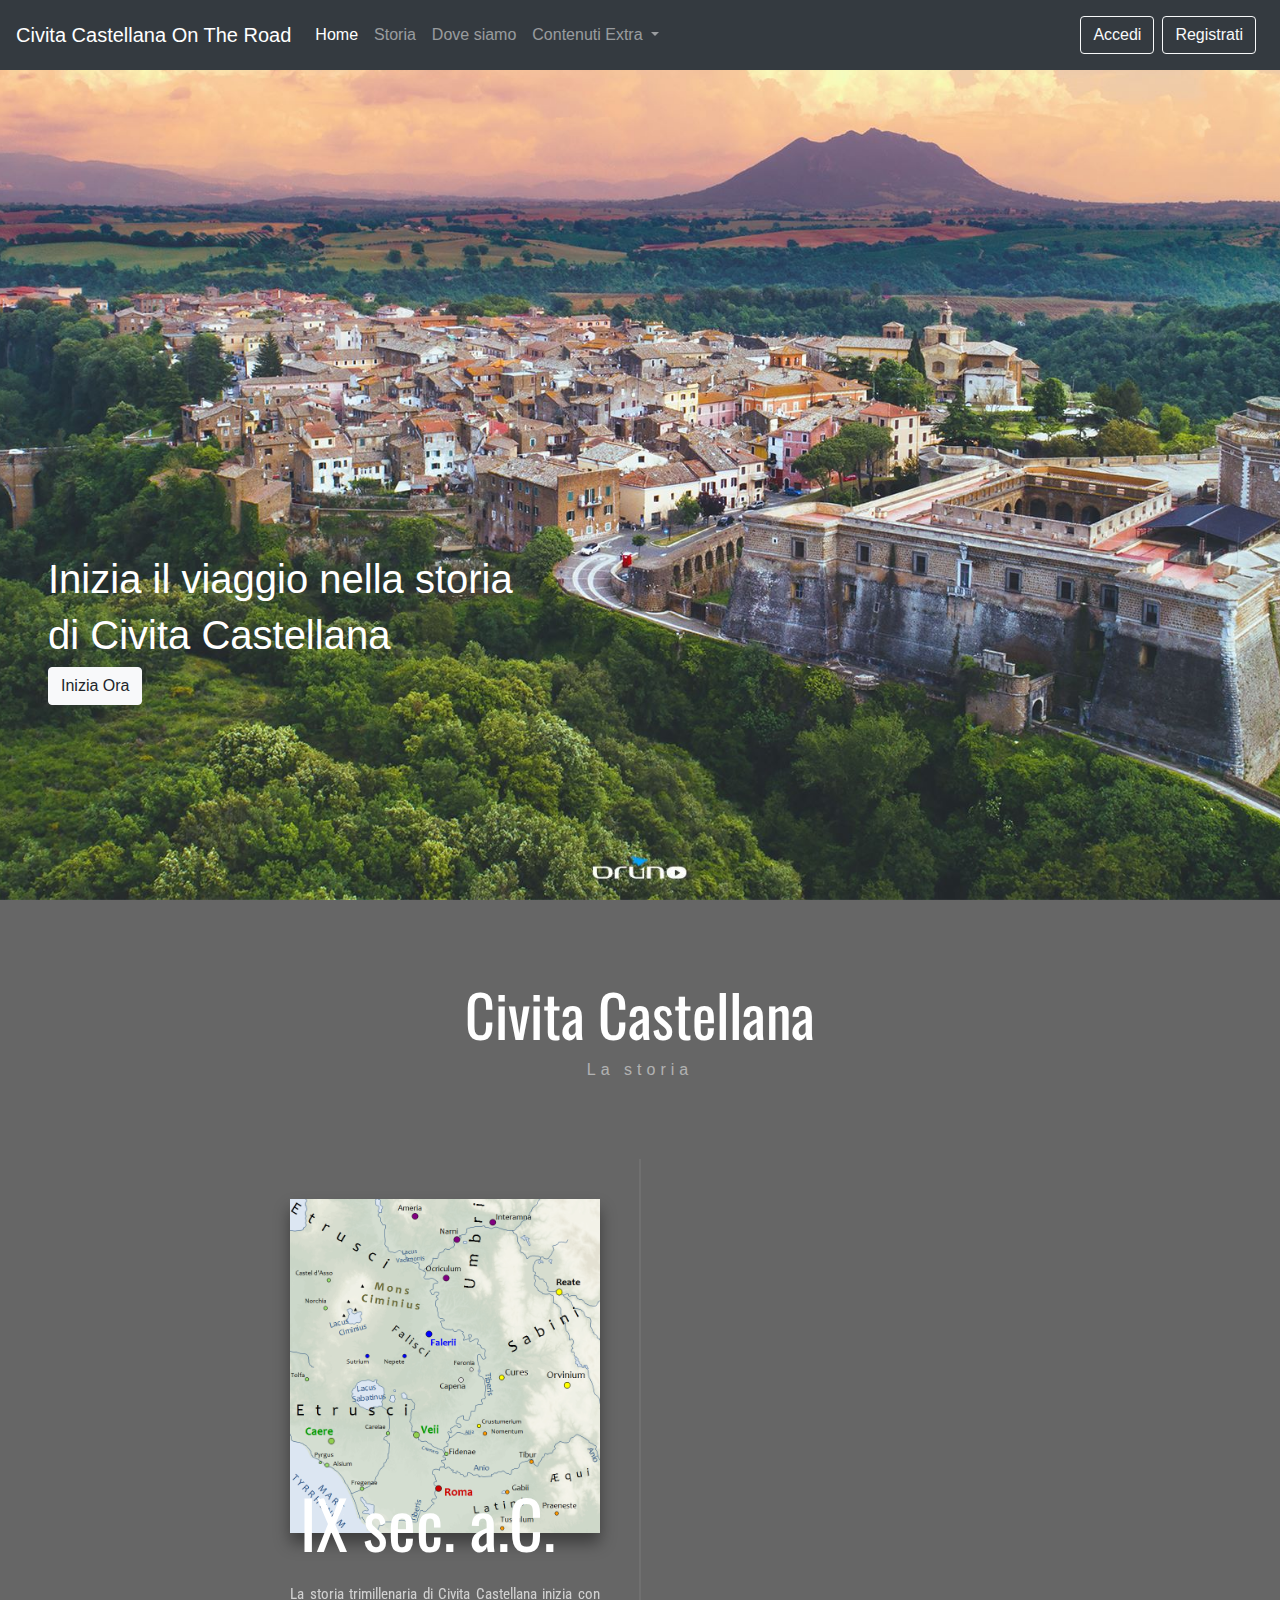
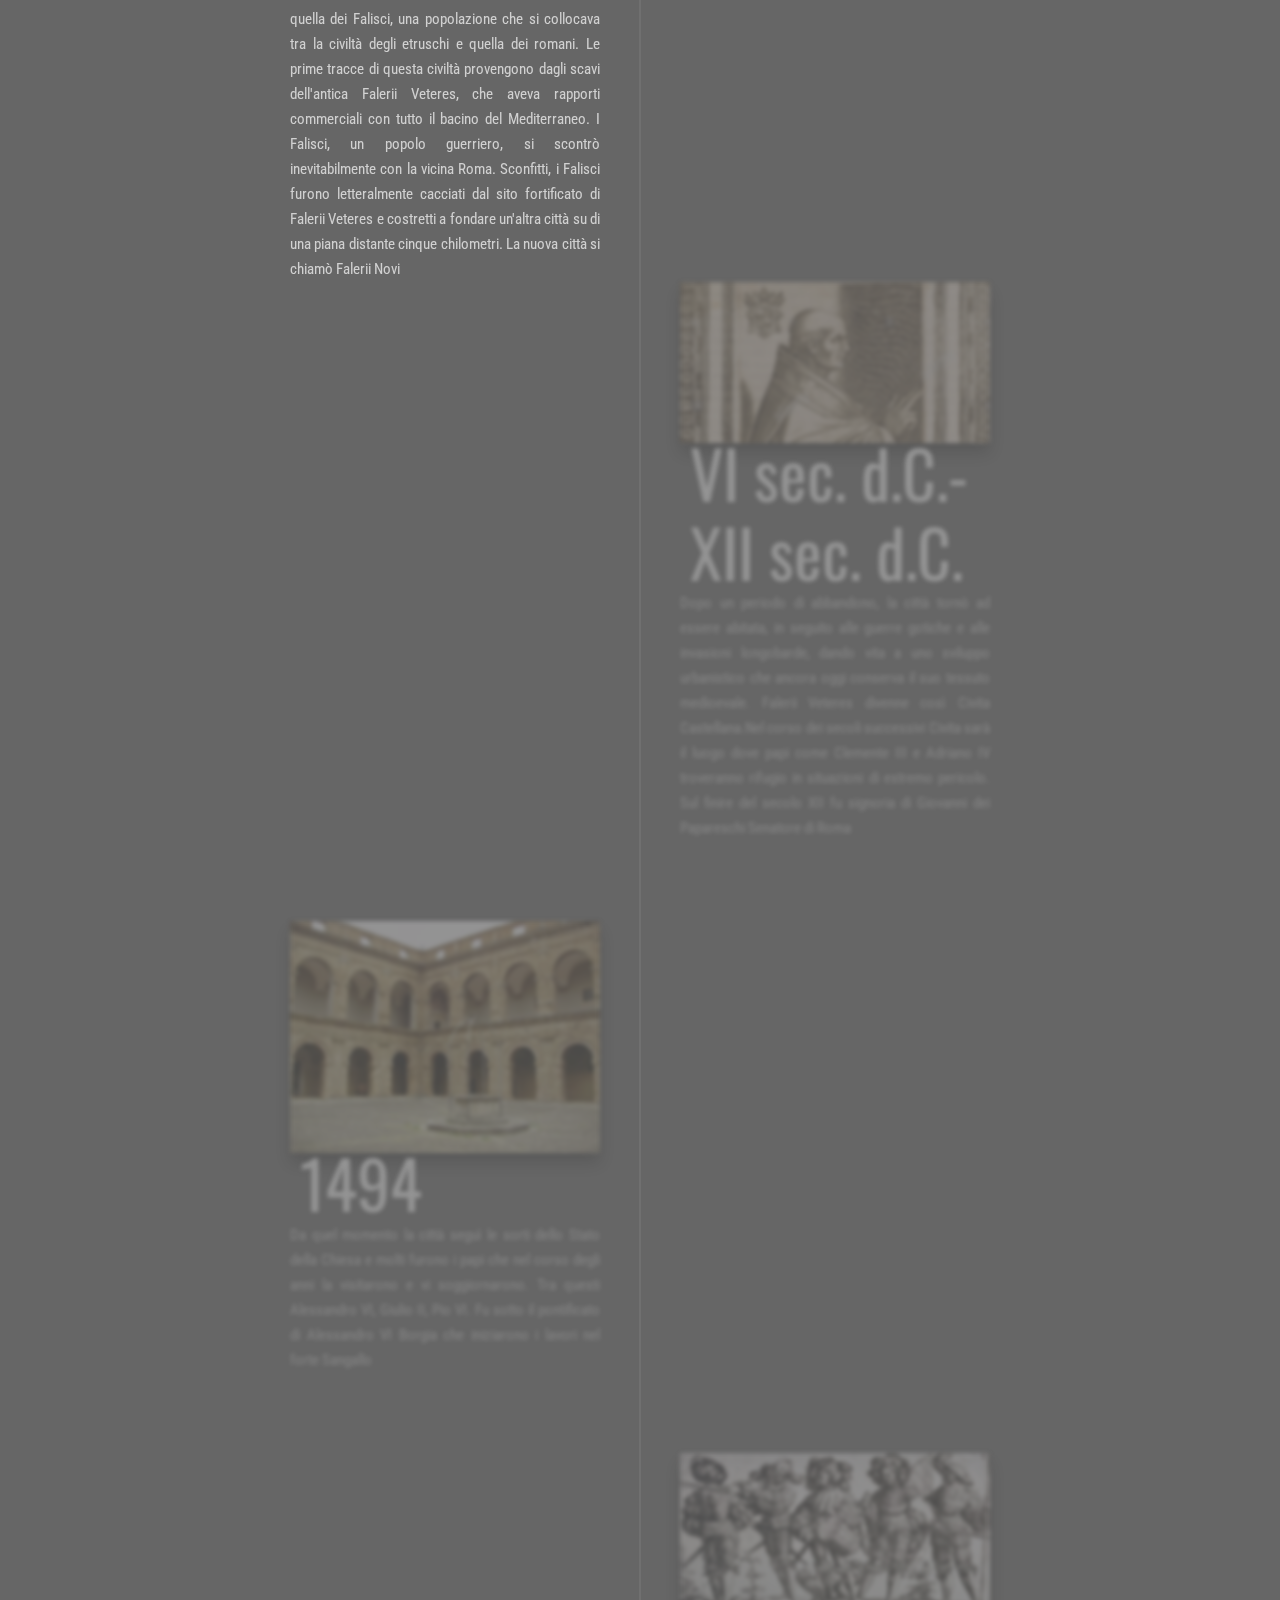
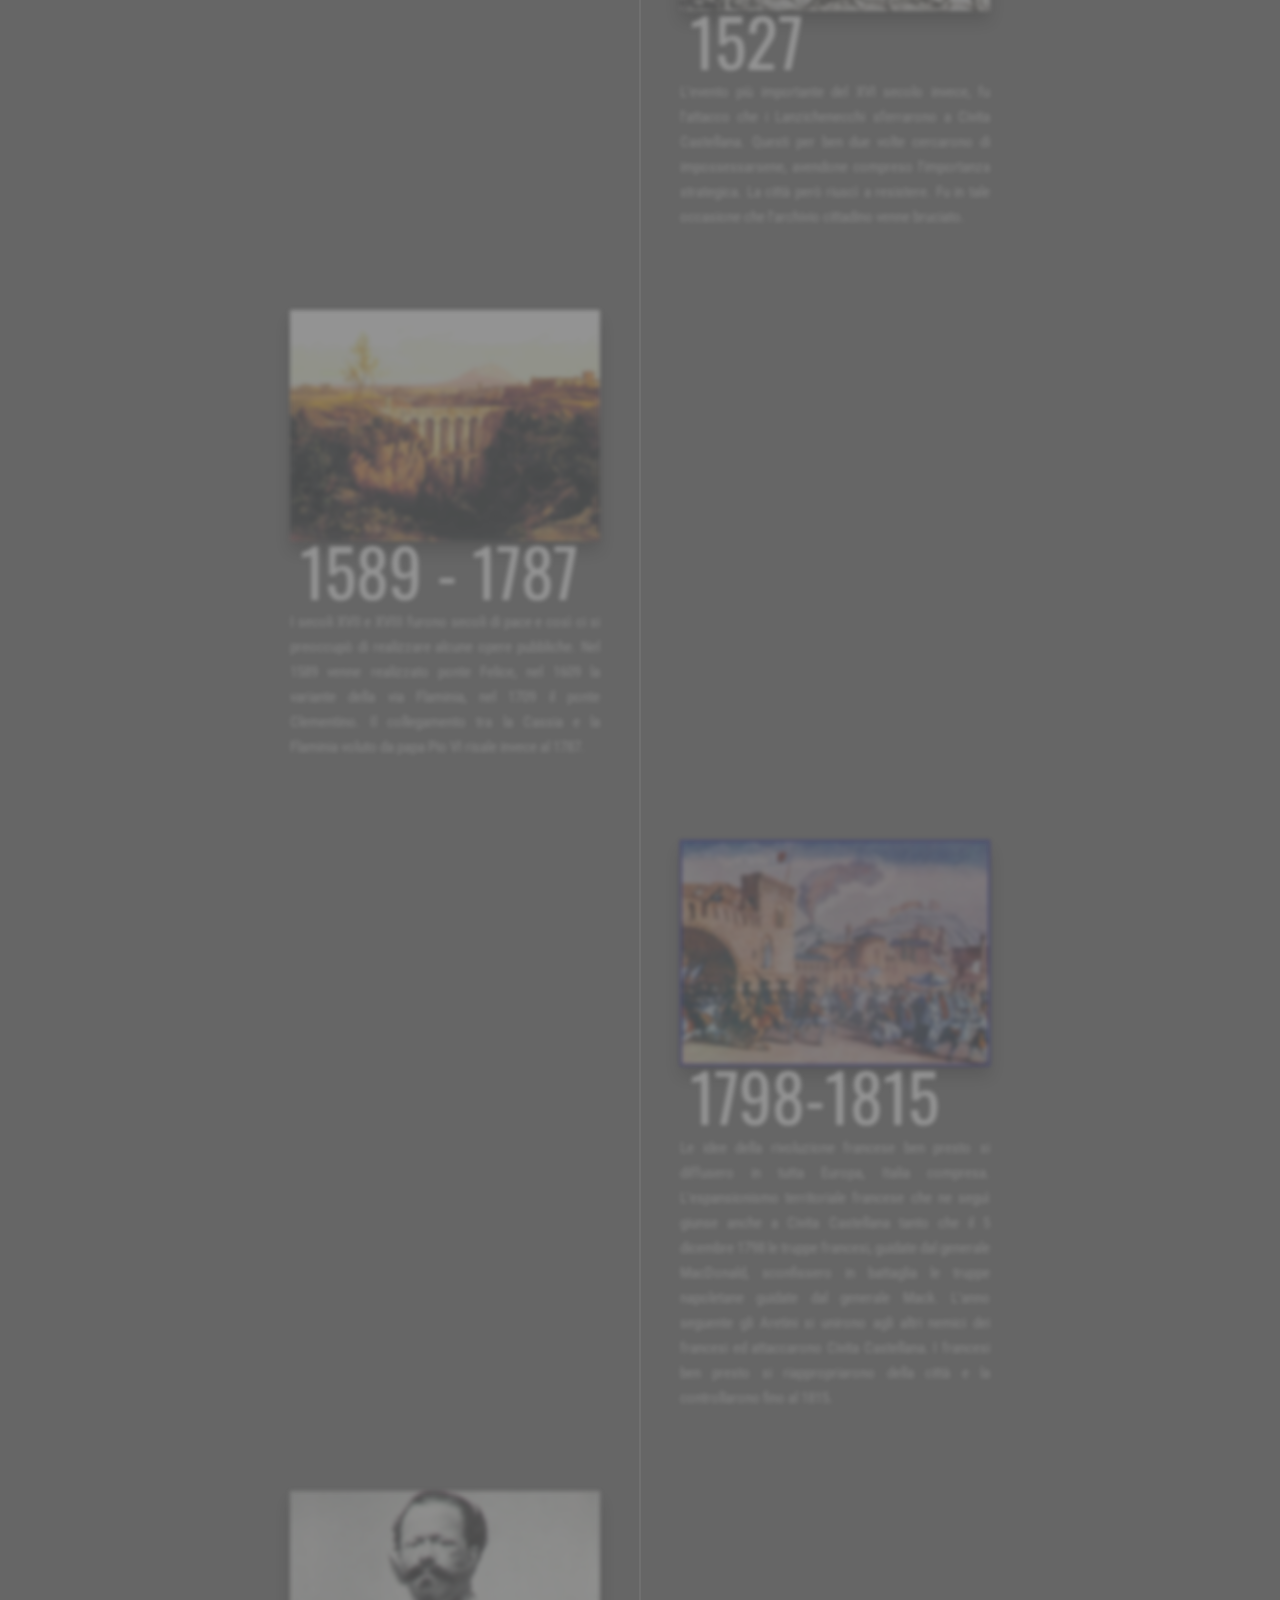
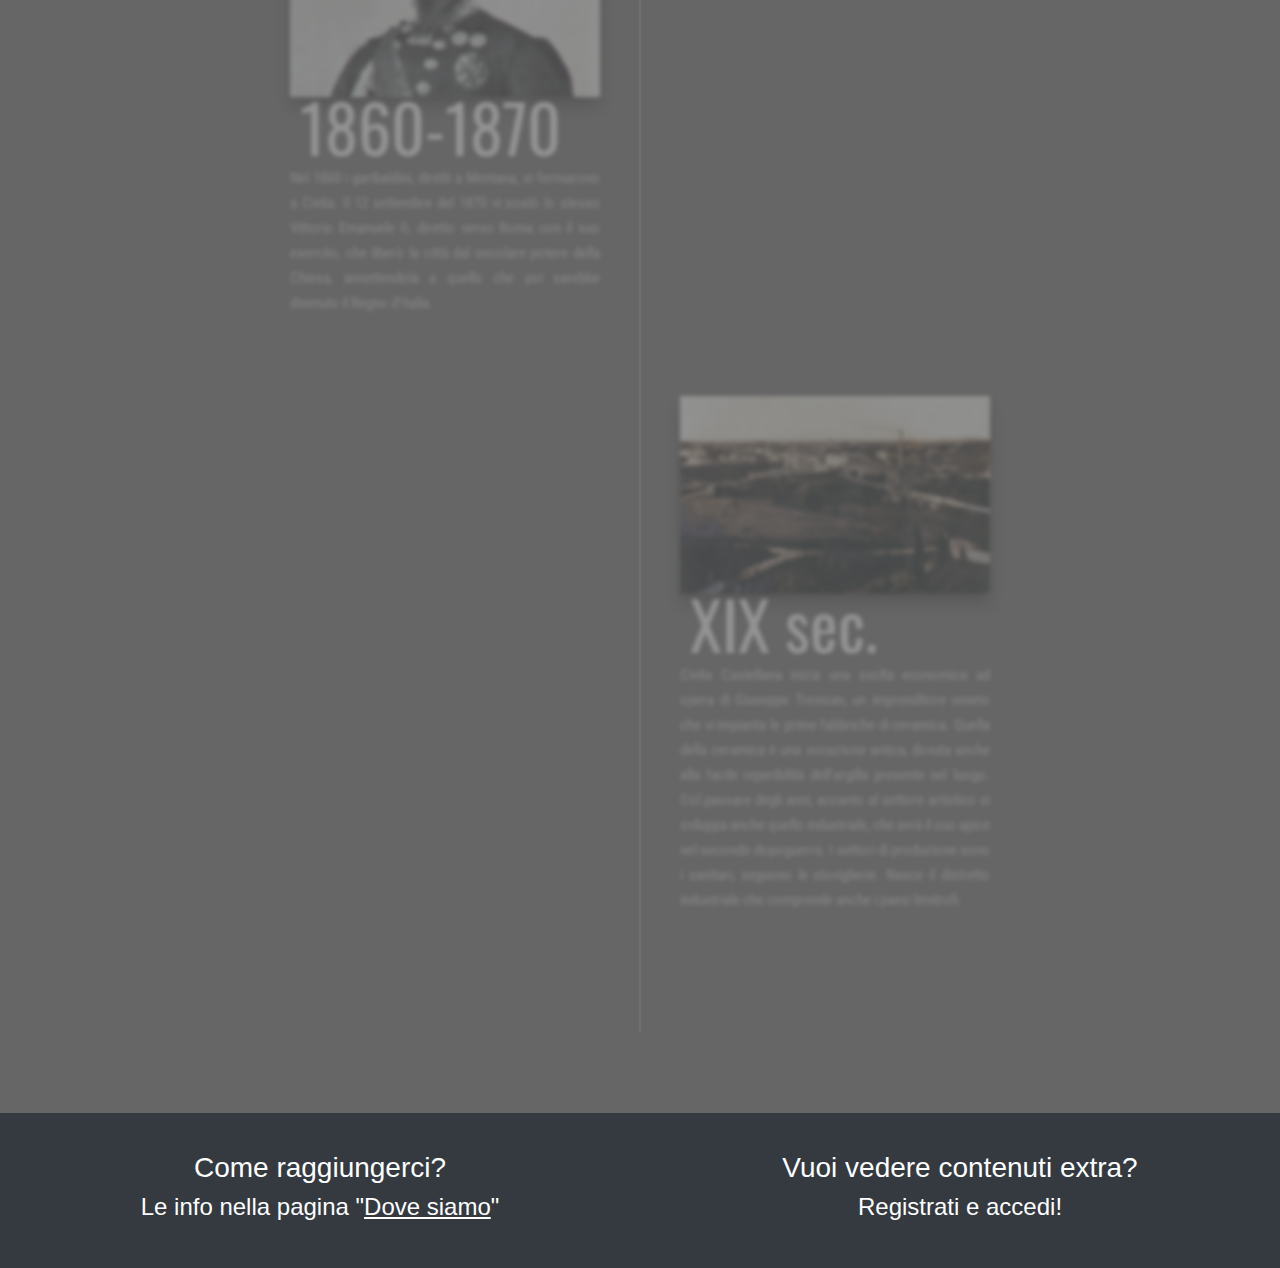
==== commit 992c0ffa: "Registrazione.php" ====
--- a/index.html
+++ b/index.html
@@ -48,7 +48,7 @@
       </ul>
       <ul class="navbar-nav ml-auto">
         <a type="button" class="btn btn btn-outline-light  my-2 mr-sm-2" href="login.html">Accedi</a>
-        <a type="button" class="btn btn btn-outline-light  my-2 mr-sm-2" href="#">Registrati</a>
+        <a type="button" class="btn btn btn-outline-light  my-2 mr-sm-2" href="registrazione.php">Registrati</a>
       </ul>
     </div>
   </nav>
--- a/style.css
+++ b/style.css
@@ -16,17 +16,6 @@
     width:100%;
 }
 
-.imgsfondo1{
-  background-image: url(img/civitaneve.jpg);
-  display: table;
-  background-size:cover;
-  background-position:center center;
-  background-repeat: no-repeat;
-  position: relative;
-  height:100%;
-  width:100%;
-}
-
 .miotesto{
     position:absolute;
     top:70%;
@@ -60,28 +49,11 @@
   color:white;  
   text-decoration: none;
 }
-.miotesto a:link{
-  color:black;
-  text-decoration: none;
-}      
-.miotesto a:visited {
-  color:black;
-  text-decoration: none;
-}
-.miotesto a:hover {
-  color:black;  
-  text-decoration: none;
-}
-.miotesto a:active {
-  color:black;  
-  text-decoration: none;
-}
 .carousel-inner > .carousel-item {
   min-height: 100vh;
   background-size: cover;
   background-position: center center;
 }
-
 /*Fine css pagina index*/
 
 /*Css per immagini in pagine cont. extra*/
@@ -90,7 +62,7 @@
   box-shadow: 1vh 1vh 1vh gray;
 }
 
-/*Inizio css testo responsive*/
+/*Inizio css per testo responsive*/
 @media screen and (min-width: 768px) {
   .row p {
     font-size:1.50rem;
@@ -113,15 +85,28 @@
 }
 /*Fine css per testo responsive*/
 
-/*Inizio css pagina accedi*/
-.mioform{
-  background-color:white;
-  opacity:0.5;
-  position: absolute;
-  top:40%;
-  left:40%;
-}
-
+/*Inizio css pagina accedi,registrazione*/
+.imglogin{
+  background-image: url(img/civitaneve.jpg);
+  display: table;
+  background-size:cover;
+  background-position:center center;
+  background-repeat: no-repeat;
+  position: relative;
+  height:100%;
+  width:100%;
+}
+
+.imgregistrazione{
+  background-image: url(img/registrazione.jpg);
+  display: table;
+  background-size:cover;
+  background-position:center center;
+  background-repeat: no-repeat;
+  position: relative;
+  height:100%;
+  width:100%;
+}
 .accedibox{
   width: 320px;
   height: 420px;
@@ -135,21 +120,40 @@
   padding: 60px 30px;
   border-radius: 20px;
 }
-.accedibox h1{
+.registrabox{
+  background: rgba(0, 0, 0, 0.5);
+  color: #fff;
+  box-sizing: border-box;
+  margin-top:85px;
+  padding: 20px 30px;
+  border-radius: 20px;
+}
+#message{
+  margin-top:10px;
+}
+.accedibox h1,.registrabox h1{
   margin: 0;
   padding: 0 0 20px;
   text-align: center;
 }
-.accedibox p{
+.accedibox p,.registrabox p{
   margin: 0;
   padding: 0;
+  font-size:1rem;
   font-weight: bold;
 }
-.accedibox input{
-  width: 100%;
-  margin-bottom: 20px;
-}
-.accedibox input[type="text"], input[type="password"]
+.accedibox input,.registrabox input{
+  width: 100%;
+}
+.accedibox button{
+  width: 100%;
+  margin-bottom: 20px; 
+}
+.registrabox button{
+  width: 100%;
+  margin-bottom: 20px;  
+}
+.accedibox input[type="text"], input[type="password"],.registrabox input[type="text"], input[type="password"],input[type="email"]
 {
   border: none;
   border-bottom: 1px solid #fff;
@@ -159,12 +163,12 @@
   color: #fff;
   font-size: 16px;
 }
-.accedibox a{
+.accedibox a,.registrabox a{
     text-decoration: none;
     font-size: 14px;
     color: #fff;
 }
-.accedibox a:hover
+.accedibox a:hover,.registrabox a:hover
 {
     color: red;
 }
